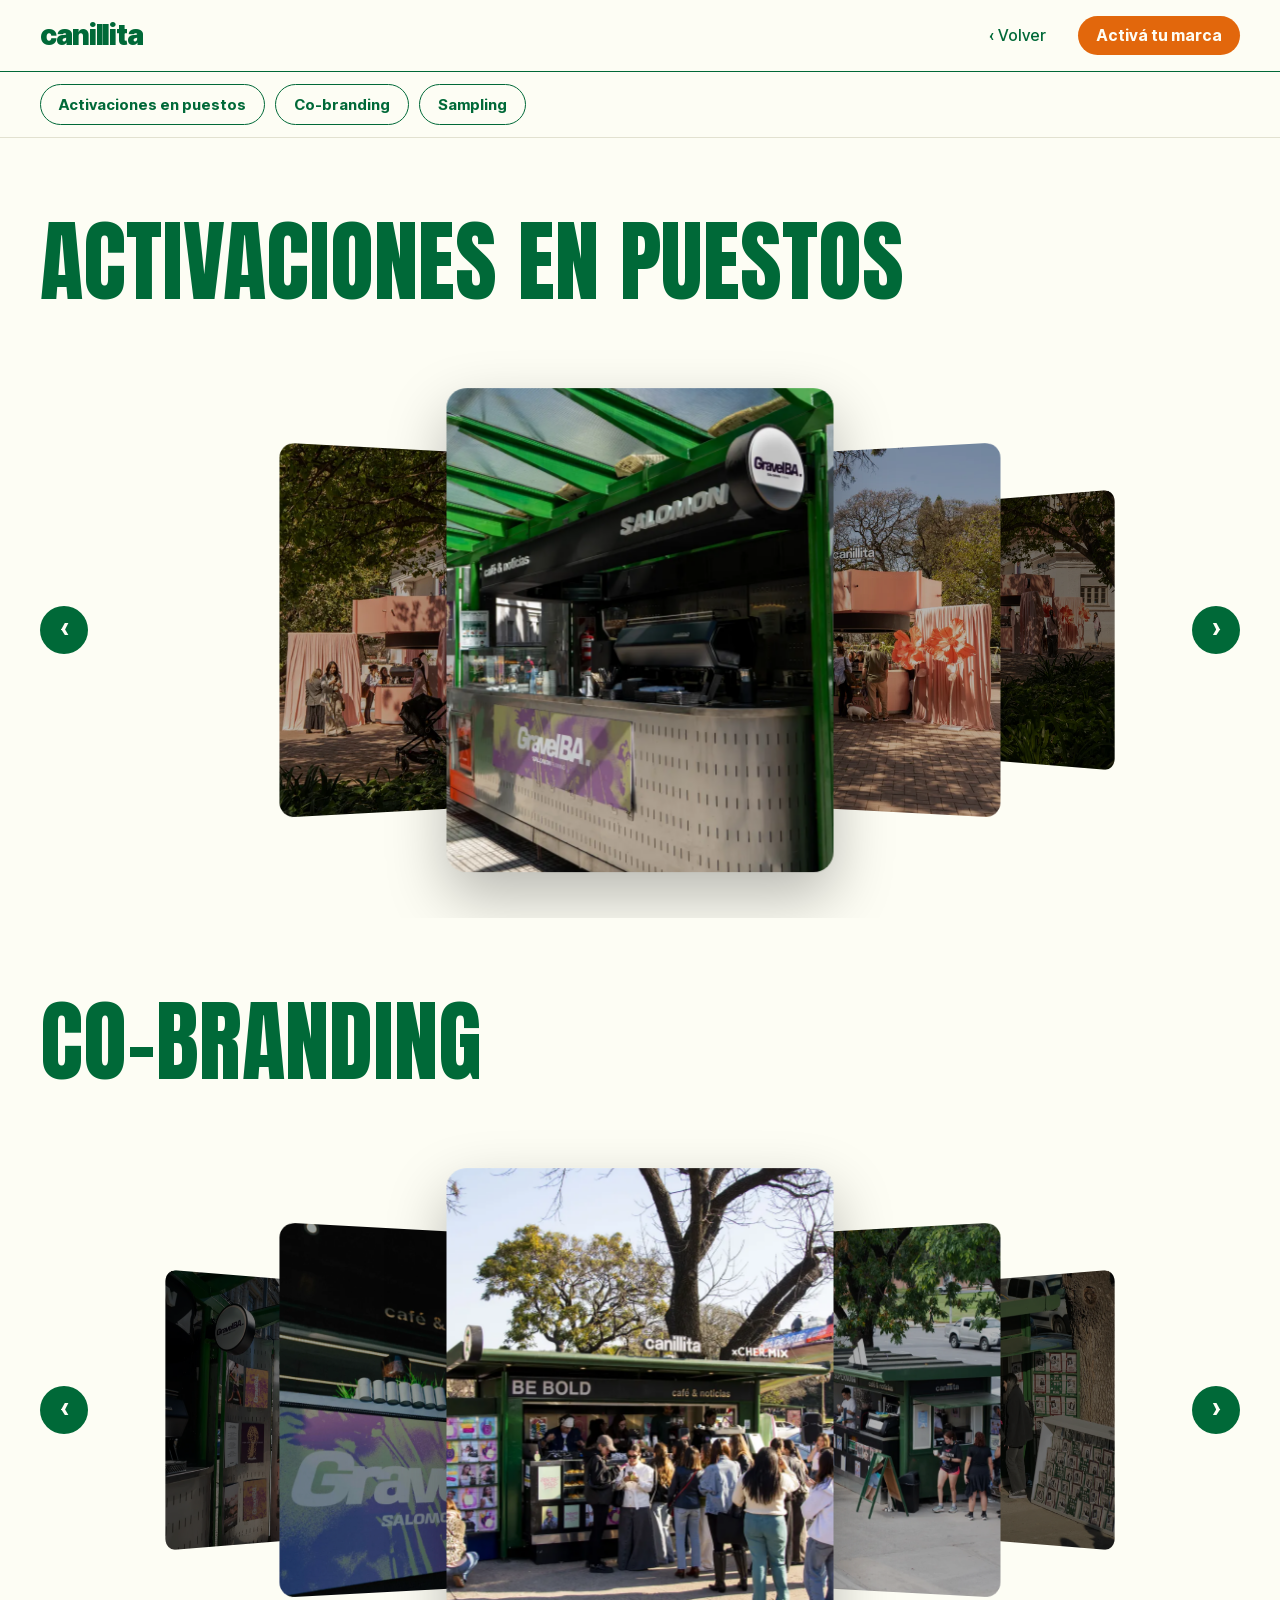
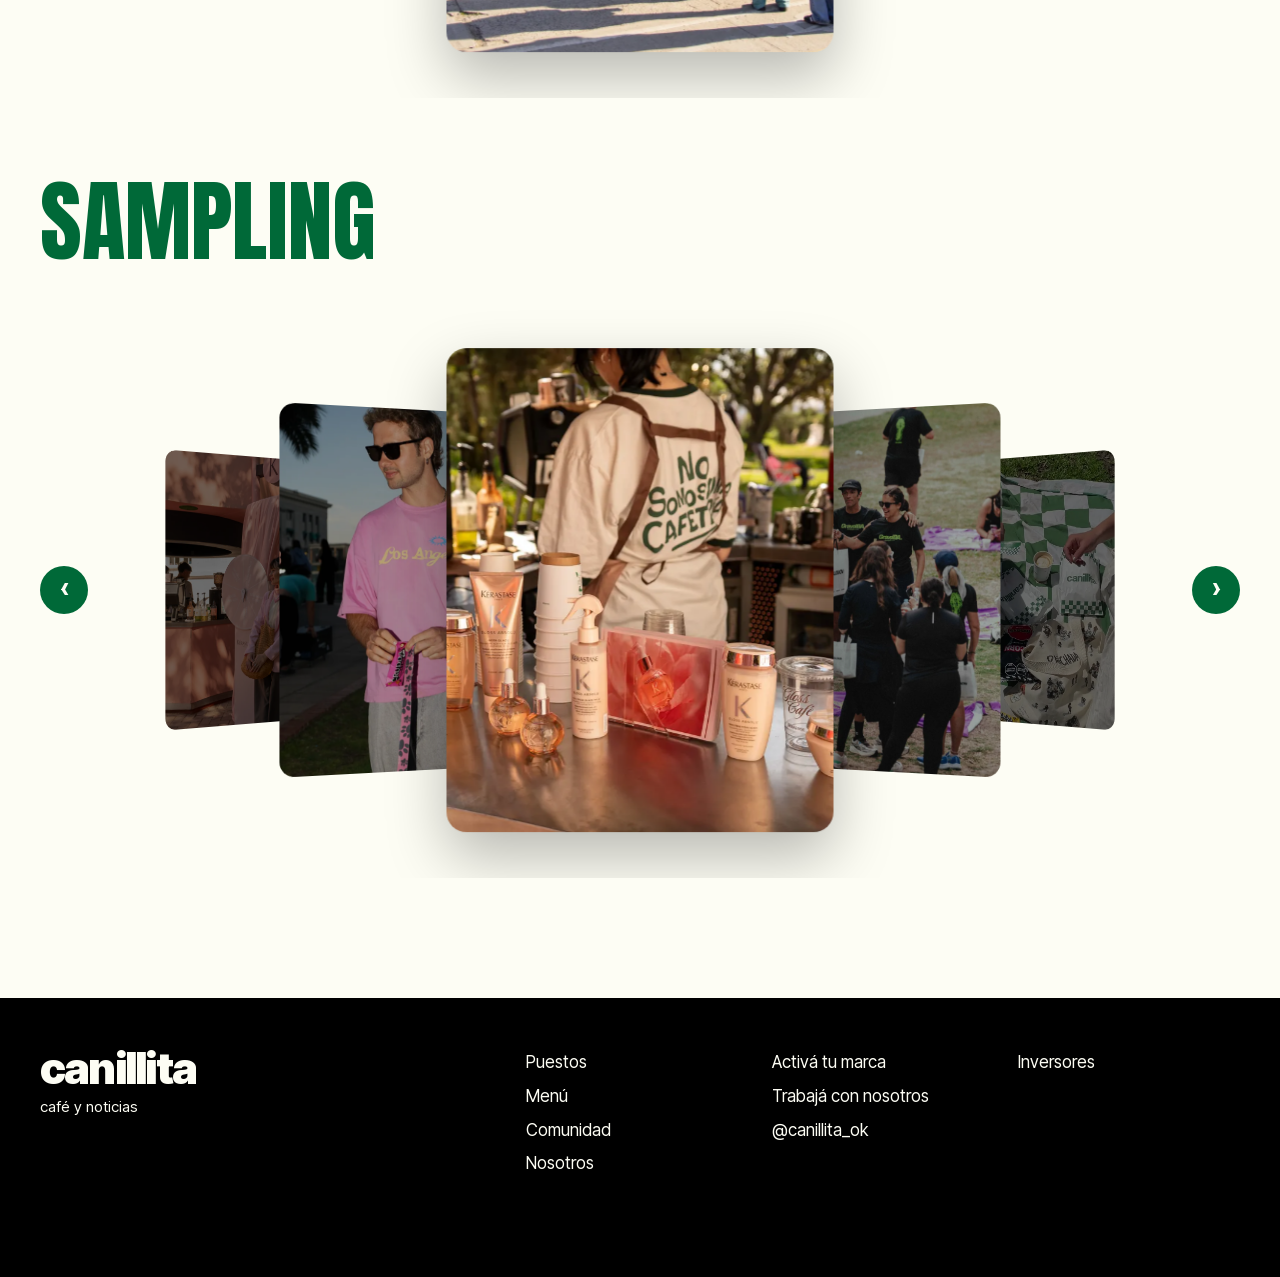
==== activaciones.html @ 64820d2f "Fotos en Activá tu marca y página de activaciones con carrusel 3D - Tarjetas de Activaciones, Co-bra" ====
<!DOCTYPE html>
<html lang="es">
<head>
  <meta charset="UTF-8">
  <meta name="viewport" content="width=device-width, initial-scale=1.0">
  <title>Activaciones — Canillita</title>
  <link rel="icon" href="favicon.svg" type="image/svg+xml">
  <link rel="preload" as="font" type="font/woff2" href="fonts/anton.woff2" crossorigin>
  <link rel="preload" as="font" type="font/woff2" href="fonts/inter-tight.woff2" crossorigin>
  <link rel="stylesheet" href="styles.css">
</head>
<body>

  <header class="header header--static">
    <a href="index.html" class="logo">canillita</a>
    <nav class="nav nav--inline">
      <a href="index.html#activa">‹ Volver</a>
      <a href="index.html#activa" class="nav__cta">Activá tu marca</a>
    </nav>
  </header>

  <main>
    <nav class="subnav" aria-label="Tipos de activación">
      <a href="#activaciones">Activaciones en puestos</a>
      <a href="#co-branding">Co-branding</a>
      <a href="#sampling">Sampling</a>
    </nav>

    <section class="section section--cream" id="activaciones">
      <h1 class="headline">Activaciones en puestos</h1>
      <div class="gallery">
        <img src="img/activaciones/activacionPuesto1.webp" alt="Activación de marca en un puesto Canillita" loading="eager" width="800" height="1200">
        <img src="img/activaciones/activacionPuesto2.webp" alt="Activación de marca en un puesto Canillita" loading="eager" width="667" height="1000">
        <img src="img/activaciones/activacionPuesto3.webp" alt="Activación de marca en un puesto Canillita" loading="eager" width="667" height="1000">
        <img src="img/activaciones/activacionPuesto4.webp" alt="Activación de marca en un puesto Canillita" loading="eager" width="1000" height="667">
      </div>
    </section>

    <section class="section section--cream" id="co-branding">
      <h2 class="headline">Co-branding</h2>
      <div class="gallery">
        <img src="img/co-branding/coBranding4.webp" alt="Acción de co-branding en un puesto Canillita" loading="lazy" width="800" height="1200">
        <img src="img/co-branding/coBranding5.webp" alt="Acción de co-branding en un puesto Canillita" loading="lazy" width="800" height="1200">
        <img src="img/co-branding/coBranding6.webp" alt="Acción de co-branding en un puesto Canillita" loading="lazy" width="800" height="1200">
        <img src="img/co-branding/coBranding7.webp" alt="Acción de co-branding en un puesto Canillita" loading="lazy" width="1200" height="800">
        <img src="img/co-branding/coBranding8.webp" alt="Acción de co-branding en un puesto Canillita" loading="lazy" width="800" height="1200">
        <img src="img/co-branding/coBranding9.webp" alt="Acción de co-branding en un puesto Canillita" loading="lazy" width="800" height="1200">
        <img src="img/co-branding/coBranding10.webp" alt="Acción de co-branding en un puesto Canillita" loading="lazy" width="800" height="1200">
        <img src="img/co-branding/coBranding11.webp" alt="Acción de co-branding en un puesto Canillita" loading="lazy" width="800" height="1200">
        <img src="img/co-branding/coBranding12.webp" alt="Acción de co-branding en un puesto Canillita" loading="lazy" width="800" height="1200">
      </div>
    </section>

    <section class="section section--cream" id="sampling">
      <h2 class="headline">Sampling</h2>
      <div class="gallery">
        <img src="img/sampling/sampling1.webp" alt="Sampling en un puesto Canillita" loading="lazy" width="1200" height="800">
        <img src="img/sampling/sampling2.webp" alt="Sampling en un puesto Canillita" loading="lazy" width="800" height="1200">
        <video class="loop-video" src="videos/samplingvideo1.mp4" data-poster="videos/samplingvideo1.webp" width="720" height="1280" muted loop playsinline preload="none" aria-label="Video de sampling en un puesto Canillita"></video>
        <img src="img/sampling/sampling3.webp" alt="Sampling en un puesto Canillita" loading="lazy" width="800" height="1200">
        <img src="img/sampling/sampling4.webp" alt="Sampling en un puesto Canillita" loading="lazy" width="800" height="1200">
        <img src="img/sampling/sampling5.webp" alt="Sampling en un puesto Canillita" loading="lazy" width="800" height="1200">
        <img src="img/sampling/sampling6.webp" alt="Sampling en un puesto Canillita" loading="lazy" width="800" height="1200">
        <img src="img/sampling/sampling7.webp" alt="Sampling en un puesto Canillita" loading="lazy" width="1200" height="800">
        <img src="img/sampling/sampling8.webp" alt="Sampling en un puesto Canillita" loading="lazy" width="800" height="1200">
        <video class="loop-video" src="videos/samplingvideo2.mp4" data-poster="videos/samplingvideo2.webp" width="720" height="1280" muted loop playsinline preload="none" aria-label="Video de sampling en un puesto Canillita"></video>
        <img src="img/sampling/sampling9.webp" alt="Sampling en un puesto Canillita" loading="lazy" width="800" height="1200">
        <img src="img/sampling/sampling10.webp" alt="Sampling en un puesto Canillita" loading="lazy" width="800" height="1200">
        <img src="img/sampling/sampling11.webp" alt="Sampling en un puesto Canillita" loading="lazy" width="800" height="1200">
        <img src="img/sampling/sampling12.webp" alt="Sampling en un puesto Canillita" loading="lazy" width="800" height="1200">
        <img src="img/sampling/sampling13.webp" alt="Sampling en un puesto Canillita" loading="lazy" width="800" height="1200">
        <img src="img/sampling/sampling14.webp" alt="Sampling en un puesto Canillita" loading="lazy" width="800" height="1200">
        <img src="img/sampling/sampling15.webp" alt="Sampling en un puesto Canillita" loading="lazy" width="800" height="1200">
      </div>
    </section>
  </main>

  <footer class="footer">
    <div class="footer__brand">
      <span class="logo">canillita</span>
      <span>café y noticias</span>
    </div>
    <nav class="footer__nav" aria-label="Pie de página">
      <ul>
        <li><a href="index.html#puestos">Puestos</a></li>
        <li><a href="index.html#productos">Menú</a></li>
        <li><a href="index.html#comunidad">Comunidad</a></li>
        <li><a href="index.html#nosotros">Nosotros</a></li>
      </ul>
      <ul>
        <li><a href="index.html#activa">Activá tu marca</a></li>
        <li><a href="index.html">Trabajá con nosotros</a></li>
        <li><a href="https://instagram.com/canillita_ok" target="_blank" rel="noopener">@canillita_ok</a></li>
      </ul>
      <ul>
        <li><a href="index.html#inversores">Inversores</a></li>
      </ul>
    </nav>
  </footer>

  <script src="script.js"></script>
  <script src="carousel.js"></script>
</body>
</html>
---- styles.css ----
/* ==========================================================
   CANILLITA — tokens del manual de marca
   ========================================================== */
:root {
  --verde-cani: #006938;
  --verde-claro: #599676;
  --verde-oscuro: #0a4c2b;
  --crema: #fdfdf4;
  --crema-oscura: #e2e1d0;
  --naranja: #e2670c;
  --negro: #000000;

  /* Titulares: Nickel Gothic Variable (Anchura 46 | Inclinación 0).
     Anton es un reemplazo provisorio hasta cargar la fuente con licencia. */
  --font-titular: "Nickel Gothic Variable", "Anton", Impact, sans-serif;
  /* Texto general: Helvetica Now Display. Inter Tight como provisoria. */
  --font-texto: "Helvetica Now Display", "Inter Tight", "Helvetica Neue", Helvetica, Arial, sans-serif;

  --gutter: clamp(16px, 4vw, 40px);
}

/* Fuentes provisorias, alojadas en el proyecto (más rápido que pedirlas a Google Fonts) */
@font-face {
  font-family: "Anton";
  src: url("fonts/anton.woff2") format("woff2");
  font-weight: 400;
  font-display: swap;
}
@font-face {
  font-family: "Inter Tight";
  src: url("fonts/inter-tight.woff2") format("woff2");
  font-weight: 300 900;            /* fuente variable: un solo archivo para todos los pesos */
  font-display: swap;
}

* { box-sizing: border-box; margin: 0; padding: 0; }

html {
  scroll-behavior: smooth;
  scroll-padding-top: 88px;        /* que el header fijo no tape los títulos al navegar */
}

body {
  font-family: var(--font-texto);
  font-kerning: normal;            /* manual: kerning óptico */
  text-rendering: optimizeLegibility;
  background: var(--crema);
  color: var(--verde-cani);
  line-height: 1.4;
}
body.is-loading { overflow: hidden; }

a { color: inherit; text-decoration: none; }
a, button { -webkit-tap-highlight-color: transparent; }

/* ==========================================================
   INTRO — puertas del puesto
   Coordenadas de las puertas medidas sobre la imagen 1448×1086
   ========================================================== */
.intro {
  position: fixed;
  inset: 0;
  z-index: 100;
  overflow: hidden;
  background: var(--verde-cani);    /* tapa la portada mientras cargan las imágenes */
}
.intro.is-opening { background: transparent; }
.intro__stage {
  position: absolute;
  left: 50%;
  top: 50%;
  width: max(100vw, 133.35vh);      /* "cover" manteniendo proporción */
  aspect-ratio: 1448 / 1086;
  transform: translate(-50%, -50%);
  transform-origin: 50.76% 54.79%;  /* centro de las puertas */
  perspective: 1600px;
  transition: transform 1.2s cubic-bezier(.65, 0, .35, 1);
}
.intro__closed {
  position: absolute;
  inset: 0;
  width: 100%;
  height: 100%;
  display: block;
}

.intro__door {
  position: absolute;
  top: 35.45%;
  height: 38.68%;
  overflow: hidden;
  backface-visibility: hidden;
  transition: transform .6s cubic-bezier(.55, 0, .25, 1), opacity .25s ease .35s;
}
.intro__door img { position: absolute; display: block; height: auto; }

.intro__door--left {
  left: 19.68%;
  width: 29.08%;
  transform-origin: left center;
}
.intro__door--left img { width: 343.88%; left: -67.68%; top: -91.65%; }

.intro__door--right {
  left: 48.76%;
  width: 33.08%;
  transform-origin: right center;
}
.intro__door--right img { width: 302.3%; left: -147.4%; top: -91.65%; }

/* estados: el JS calcula --tx, --ty y --s para que las puertas llenen la pantalla */
.intro.is-zooming .intro__stage {
  transform: translate(-50%, -50%) translate(var(--tx), var(--ty)) scale(var(--s));
}
.intro.is-opening .intro__closed { visibility: hidden; }
.intro.is-opening .intro__door--left  { transform: rotateY(-100deg); opacity: 0; }
.intro.is-opening .intro__door--right { transform: rotateY(100deg);  opacity: 0; }

.intro__skip {
  position: absolute;
  right: var(--gutter);
  bottom: var(--gutter);
  font: 500 14px var(--font-texto);
  color: var(--crema);
  background: rgba(0, 0, 0, .35);
  border: 0;
  border-radius: 999px;
  min-height: 44px;
  padding: 8px 20px;
  margin-bottom: env(safe-area-inset-bottom);
  cursor: pointer;
}

/* ==========================================================
   HEADER
   ========================================================== */
.header {
  position: fixed;
  left: 0;
  right: 0;
  top: 0;
  z-index: 10;
  display: flex;
  align-items: center;
  justify-content: space-between;
  flex-wrap: wrap;
  gap: 8px 24px;
  padding: 16px var(--gutter);
  color: var(--crema);
  border-bottom: 1px solid transparent;
  transition: background .3s ease, color .3s ease, border-color .3s ease;
}
.header.is-solid {
  background: var(--crema);
  color: var(--verde-cani);
  border-bottom-color: var(--verde-cani);
}

/* Logo: provisorio en texto. Reemplazar por el SVG oficial
   (manual: no reescribir el logo con otra tipografía). */
.logo {
  font-family: var(--font-texto);
  font-weight: 900;
  font-size: 28px;
  letter-spacing: -0.04em;
  color: inherit;
}

.nav { display: flex; gap: clamp(12px, 3vw, 32px); flex-wrap: wrap; }
.nav a { font-weight: 500; font-size: 16px; }
.nav { align-items: center; }
.nav a:not(.nav__cta):hover { text-decoration: underline; text-underline-offset: 4px; }
/* Inversores: único naranja del header */
.nav .nav__cta {
  padding: 8px 18px;
  border-radius: 999px;
  background: var(--naranja);
  color: var(--crema);
  font-weight: 700;
}
.nav .nav__cta:hover { background: var(--verde-oscuro); }

/* respuesta al tocar (en celular no hay hover) */
.btn, .nav__cta, .nav__toggle, .intro__skip { transition: transform .1s ease, opacity .1s ease; }
.btn:active, .nav__cta:active, .nav__toggle:active, .intro__skip:active { transform: scale(.96); opacity: .85; }
.cta:active rect { fill: var(--crema); }
.cta:active text { fill: var(--verde-cani); }
.nav a:not(.nav__cta):active { opacity: .6; }

/* ==========================================================
   TIPOGRAFÍA
   Nickel Gothic: solo titulares cortos, siempre en mayúsculas
   ========================================================== */
.headline {
  font-family: var(--font-titular);
  font-weight: 400;
  text-transform: uppercase;
  line-height: 1.16;
  font-size: clamp(56px, 11vw, 180px);
  margin-bottom: 40px;
}
.subhead { font-weight: 700; font-size: 22px; margin-bottom: 16px; }

/* ==========================================================
   SECCIONES
   ========================================================== */
.section { padding: clamp(64px, 10vw, 120px) var(--gutter); }
.section--cream { background: var(--crema); color: var(--verde-cani); }
.section--green { background: var(--verde-cani); color: var(--crema); }
.section--dark  { background: var(--verde-oscuro); color: var(--crema); }

/* HERO: el interior del puesto visto de frente, dibujado en blanco */
.hero {
  position: relative;
  height: 100vh;
  min-height: 560px;
  overflow: hidden;
  display: flex;
  align-items: flex-end;
  padding: var(--gutter);
  background: var(--verde-cani);
  color: var(--crema);
}
.hero .doodles { position: absolute; inset: 0; width: 100%; height: 100%; }
.hero__bottom {
  position: relative;
  z-index: 1;
  width: 100%;
  display: flex;
  align-items: flex-end;
  justify-content: space-between;
  gap: 24px;
  flex-wrap: wrap;
}

.doodles path {
  fill: none;
  stroke: var(--crema);
  stroke-width: 3;
  stroke-linecap: round;
  stroke-linejoin: round;
  stroke-dasharray: 1;
  stroke-dashoffset: 1;
  transition: stroke-dashoffset .55s ease-out;
  transition-delay: calc(var(--i, 0) * 55ms);
}
.is-drawn .doodles path { stroke-dashoffset: 0; }

/* el canillita se "dibuja" con una pasada de lápiz en zigzag */
.doodles .cani__reveal {
  stroke: #fff;
  stroke-width: 170;
  transition: stroke-dashoffset 1.2s ease-in-out .3s;
}

.hero__title {
  font-family: var(--font-titular);
  font-size: 66px;
  text-transform: uppercase;
  fill: var(--crema);
  opacity: 0;
  transition: opacity .45s ease .7s;
}
.hero__subtitle {
  font-family: var(--font-texto);
  font-size: 18px;
  font-weight: 400;
  fill: var(--crema);
  opacity: 0;
  transition: opacity .45s ease .9s;
}
.is-drawn .hero__title,
.is-drawn .hero__subtitle { opacity: 1; }

.sr-only {
  position: absolute;
  width: 1px;
  height: 1px;
  overflow: hidden;
  clip: rect(0 0 0 0);
  white-space: nowrap;
}

/* premios: se leen como distinciones, no como botones */
.awards { list-style: none; display: flex; gap: 32px; flex-wrap: wrap; }
.awards li {
  padding-left: 12px;
  border-left: 2px solid var(--crema);
  font-weight: 700;
  font-size: 15px;
  text-transform: uppercase;
  line-height: 1.2;
}
.awards span {
  display: block;
  font-weight: 400;
  font-size: 12px;
  opacity: .8;
}

/* CTA principal (dentro del SVG, en el piso del puesto) */
.cta rect { fill: var(--naranja); transition: fill .2s ease; }
.cta text {
  font-family: var(--font-texto);
  font-weight: 700;
  font-size: 17px;
  fill: var(--crema);
  transition: fill .2s ease;
}
.cta:hover rect { fill: var(--crema); }
.cta:hover text { fill: var(--verde-cani); }
.cta--ghost rect { fill: transparent; stroke: var(--crema); stroke-width: 2; }
.cta--ghost:hover rect { fill: var(--crema); }
.cta { opacity: 0; transition: opacity .45s ease 1.1s; }
.is-drawn .cta { opacity: 1; }

/* TIRA DE NÚMEROS (Nickel Gothic admitido para cifras) */
.stats {
  display: grid;
  grid-template-columns: repeat(auto-fit, minmax(220px, 1fr));
  background: var(--crema);
  border-bottom: 1px solid var(--verde-cani);
}
.stat {
  padding: 40px var(--gutter);
  display: flex;
  flex-direction: column;
  gap: 4px;
}
.stat + .stat { border-left: 1px solid var(--verde-cani); }
.stat strong {
  font-family: var(--font-titular);
  font-weight: 400;
  font-size: clamp(48px, 6vw, 88px);
  line-height: 1;
  text-transform: uppercase;
}
.stat span { font-size: 16px; }

/* GRIDS */
.grid { display: grid; gap: 16px; }
.grid--2 { grid-template-columns: repeat(auto-fit, minmax(240px, 1fr)); }
.grid--3 { grid-template-columns: repeat(auto-fit, minmax(240px, 1fr)); }
.grid--4 { grid-template-columns: repeat(auto-fit, minmax(200px, 1fr)); }

.card {
  aspect-ratio: 4 / 5;
  display: flex;
  align-items: flex-end;
  padding: 20px;
  border-radius: 20px;
  background: var(--crema-oscura);
  font-weight: 700;
  font-size: 20px;
}
.card--dark { background: var(--verde-cani); }

/* tarjeta con video de fondo */
.card--media {
  position: relative;
  overflow: hidden;
  isolation: isolate;              /* Safari: mantiene el recorte redondeado durante las animaciones */
  color: var(--crema);
  background: var(--verde-oscuro);
}
.card--media video {
  position: absolute;
  inset: 0;
  width: 100%;
  height: 100%;
  object-fit: cover;
}
.card--media .slides,
.card--media video,
.card--media::after { border-radius: inherit; }
.card--media .slides { position: absolute; inset: 0; overflow: hidden; }
.card--media::after {           /* degradé para que el texto se lea sobre el video */
  content: "";
  position: absolute;
  inset: 0;
  background: linear-gradient(to top, rgba(0, 0, 0, .55), transparent 45%);
}
.card--media span { position: relative; z-index: 1; }
.section--green .card.card--media { color: var(--crema); }

/* fotos que se alternan en loop con un fundido (3 fotos, 3 s cada una) */
.slides img {
  position: absolute;
  inset: 0;
  border-radius: inherit;
  width: 100%;
  height: 100%;
  object-fit: cover;
  opacity: 0;
  animation: slide-fade 9s infinite;
}
.slides img:nth-child(2) { animation-delay: 3s; }
.slides img:nth-child(3) { animation-delay: 6s; }
/* variante de 4 fotos */
.slides--4 img { animation-name: slide-fade-4; animation-duration: 12s; }
.slides--4 img:nth-child(4) { animation-delay: 9s; }
@keyframes slide-fade-4 {
  0%, 100% { opacity: 0; }
  6%, 25% { opacity: 1; }
  31% { opacity: 0; }
}
.card small { font-size: 14px; font-weight: 500; margin-left: 8px; white-space: nowrap; }
a.card--media:hover small { text-decoration: underline; text-underline-offset: 3px; }
a.card--media:active { opacity: .85; }

/* PÁGINAS INTERNAS: header fijo y sólido, galería de fotos */
.header--static {
  position: sticky;
  background: var(--crema);
  color: var(--verde-cani);
  border-bottom-color: var(--verde-cani);
}
.gallery { columns: 3 280px; column-gap: 16px; }
.gallery img,
.gallery video {
  display: block;
  width: 100%;
  height: auto;
  margin-bottom: 16px;
  border-radius: 20px;
  break-inside: avoid;
  background: var(--crema-oscura);
}

/* CARRUSEL 3D (carousel.js agrega .is-carousel; --o es la distancia al centro) */
.gallery.is-carousel {
  position: relative;
  columns: auto;
  height: clamp(340px, 64vh, 620px);
  margin: 0 calc(var(--gutter) * -1);
  overflow: hidden;
  perspective: 1400px;
  touch-action: pan-y;
  user-select: none;
  --o: 0;
  --abs: 0;
}
.gallery.is-carousel > img,
.gallery.is-carousel > video {
  position: absolute;
  top: 50%;
  left: 50%;
  width: auto;
  height: 84%;
  aspect-ratio: 4 / 5;
  margin: 0;
  object-fit: cover;
  cursor: pointer;
  transform:
    translate(-50%, -50%)
    translateX(calc(var(--o) * 64%))
    translateZ(calc(var(--abs) * -220px))
    rotateY(calc(var(--o) * -24deg))
    scale(calc(1 - var(--abs) * .14));
  filter: brightness(calc(1 - var(--abs) * .28));
}
/* las transiciones se activan después del primer acomodo, para que no "vuelen" al cargar */
.gallery.is-ready > img,
.gallery.is-ready > video {
  transition: transform .7s cubic-bezier(.3, .7, .2, 1), filter .7s ease, opacity .5s ease;
}
.gallery.is-carousel > .is-active { cursor: default; box-shadow: 0 24px 60px rgba(0, 0, 0, .28); }
.gallery.is-carousel > .is-hidden { opacity: 0; pointer-events: none; }
.carousel__btn {
  position: absolute;
  top: 50%;
  z-index: 20;
  width: 48px;
  height: 48px;
  transform: translateY(-50%);
  border: 0;
  border-radius: 50%;
  background: var(--verde-cani);
  color: var(--crema);
  font: 700 26px/1 var(--font-texto);
  padding-bottom: 4px;
  cursor: pointer;
}
.carousel__btn:hover { background: var(--naranja); }
.carousel__btn:active { transform: translateY(-50%) scale(.94); }
.carousel__btn--prev { left: var(--gutter); }
.carousel__btn--next { right: var(--gutter); }
@media (prefers-reduced-motion: reduce) {
  .gallery.is-carousel > img,
  .gallery.is-carousel > video { transition: none; }
}

/* accesos a cada galería, pegados debajo del header */
.subnav {
  position: sticky;
  top: 71px;
  z-index: 5;
  display: flex;
  gap: 10px;
  padding: 12px var(--gutter);
  overflow-x: auto;
  background: var(--crema);
  border-bottom: 1px solid var(--crema-oscura);
}
.subnav a {
  flex: none;
  padding: 9px 18px;
  border: 1.5px solid var(--verde-cani);
  border-radius: 999px;
  font-weight: 700;
  font-size: 15px;
}
.subnav a:hover { background: var(--verde-cani); color: var(--crema); }
.subnav ~ .section { padding-top: clamp(40px, 6vw, 72px); padding-bottom: 0; scroll-margin-top: 130px; }
.subnav ~ .section:last-child { padding-bottom: clamp(64px, 10vw, 120px); }
.subnav ~ .section .headline { font-size: clamp(40px, 7vw, 110px); margin-bottom: 28px; }

@keyframes slide-fade {
  0%, 100% { opacity: 0; }
  8%, 33% { opacity: 1; }
  41% { opacity: 0; }
}

.place {
  padding: 24px;
  border: 1px solid var(--crema);
  border-radius: 20px;
}
.place h3 { font-size: 22px; margin-bottom: 8px; }

.block + .block { margin-top: 56px; }

.award {
  padding: 32px 24px;
  border-radius: 20px;
  background: var(--verde-cani);
  color: var(--crema);
  font-weight: 800;
  font-size: 24px;
}

/* ACTIVÁ TU MARCA */
.lead { font-size: clamp(17px, 1.5vw, 22px); max-width: 34em; margin: -16px 0 32px; }
.brands { margin: 40px 0 32px; }
.eyebrow { font-size: 13px; font-weight: 700; text-transform: uppercase; margin-bottom: 12px; }
.pills { list-style: none; display: flex; flex-wrap: wrap; gap: 12px; }
.pills li {
  padding: 10px 22px;
  border: 1.5px solid currentColor;
  border-radius: 999px;
  font-weight: 700;
  font-size: 16px;
}
.btn.btn--lg { padding: 16px 30px; font-size: 18px; }
.btn.btn--outline { background: transparent; border-color: var(--verde-cani); color: var(--verde-cani); }
.btn.btn--outline:hover { background: var(--verde-cani); color: var(--crema); }
.section--green .card { color: var(--verde-cani); }

/* INVERSORES: franja de cierre */
.invest {
  display: flex;
  align-items: center;
  justify-content: space-between;
  gap: 24px 40px;
  flex-wrap: wrap;
  margin: 0 var(--gutter);
  padding: 48px 0 56px;
  border-top: 1px solid var(--verde-cani);
  background: var(--crema);
}
.invest h2 { font-size: clamp(26px, 3vw, 40px); font-weight: 700; line-height: 1.15; margin-bottom: 8px; }
.invest p { font-size: 18px; }
.btn:hover { background: var(--crema); border-color: var(--crema); color: var(--verde-cani); }

/* NOSOTROS: título + historia a la izquierda, foto de fundadores a la derecha */
.about {
  display: grid;
  grid-template-columns: 1fr 1fr;
  gap: 32px;
  align-items: start;
  margin-bottom: 56px;
}
.about .headline { margin-bottom: 24px; }
.founders {
  position: relative;
  aspect-ratio: 20 / 7;
  border-radius: 20px;
  overflow: hidden;
  background: var(--crema-oscura);
}
.founders img { width: 100%; height: 100%; object-fit: cover; display: block; }
.founders::after {
  content: "";
  position: absolute;
  inset: 0;
  background: linear-gradient(to top, rgba(0, 0, 0, .6), transparent 55%);
}
.founders figcaption {
  position: absolute;
  left: 20px;
  bottom: 16px;
  z-index: 1;
  color: var(--crema);
  font-size: 14px;
}
.founders figcaption strong { display: block; font-size: 18px; }

/* PRENSA */
.press-card {
  display: flex;
  align-items: center;
  gap: 20px;
  padding: 20px;
  border: 1px solid var(--verde-cani);
  border-radius: 20px;
}
.press-card__art {
  flex: none;
  width: 120px;
  aspect-ratio: 1;
  border-radius: 12px;
  background: var(--crema-oscura);
}
.press-card h4 { font-size: 20px; }
.press-card p { font-size: 15px; margin: 4px 0 20px; }
.press-card a { font-size: 14px; font-weight: 700; color: var(--naranja); }
.press-card a:hover { text-decoration: underline; }

/* FOOTER */
.footer {
  display: grid;
  grid-template-columns: 1fr 1.6fr;
  gap: 40px;
  padding: 48px var(--gutter) 96px;
  background: var(--negro);
  color: var(--crema);
}
.footer__brand { display: flex; flex-direction: column; gap: 6px; font-size: 15px; }
.footer .logo { color: var(--crema); font-size: 44px; line-height: 1; }
.footer__nav { display: grid; grid-template-columns: repeat(3, 1fr); gap: 24px; }
.footer__nav ul { list-style: none; }
.footer__nav a { display: inline-block; padding: 5px 0; font-size: 17px; }
.footer__nav a:hover { text-decoration: underline; text-underline-offset: 4px; }
.footer__nav a:active { opacity: .6; }

/* objetos del estante: --k lo calcula el JS (1 en escritorio, menor en pantallas angostas) */
.props {
  transform-origin: 840px 480px;
  transform: translate(var(--dx, 0px), 0) scale(var(--k, 1));
}

/* elementos que solo existen en celular */
.nav__toggle,
.hero__content { display: none; }

.btn {
  display: inline-block;
  padding: 13px 20px;
  border-radius: 999px;
  border: 2px solid var(--naranja);
  background: var(--naranja);
  color: var(--crema);
  font-weight: 700;
  font-size: 15px;
  white-space: nowrap;
}
.btn--ghost { background: transparent; border-color: var(--crema); }

/* Pantallas ultra anchas: el dibujo no crece más allá de la altura,
   queda centrado y se funde con el fondo en los costados */
@media (min-aspect-ratio: 2/1) {
  .hero .doodles {
    left: 50%;
    right: auto;
    width: 196svh;
    transform: translateX(-50%);
    -webkit-mask-image: linear-gradient(to right, transparent, #000 7%, #000 93%, transparent);
            mask-image: linear-gradient(to right, transparent, #000 7%, #000 93%, transparent);
  }
}

/* ==========================================================
   PORTADA EN PANTALLAS VERTICALES / ANGOSTAS
   El dibujo se recorta a los costados, así que el texto y los
   botones pasan a HTML y los objetos del estante se achican.
   ========================================================== */
@media (max-aspect-ratio: 6/5) {
  .hero { height: 100svh; }
  .hero::after {                   /* fondo oscuro para que los premios se lean sobre la vereda */
    content: "";
    position: absolute;
    left: 0;
    right: 0;
    bottom: 0;
    height: 130px;
    background: linear-gradient(to top, var(--verde-oscuro) 45%, transparent);
  }
  .doodles .frame,
  .doodles .hero__title,
  .doodles .hero__subtitle,
  .doodles .cta { display: none; }

  .hero__content {
    position: absolute;
    top: 54.5%;                      /* justo debajo del estante */
    left: var(--gutter);
    right: var(--gutter);
    display: flex;
    flex-direction: column;
    align-items: center;
    gap: 12px;
    text-align: center;
    z-index: 1;                      /* por encima del degradé de los premios */
    opacity: 0;
    transition: opacity .45s ease .7s;
  }
  .is-drawn .hero__content { opacity: 1; }
  .hero__m-title {
    font-family: var(--font-titular);
    font-size: min(13vw, 6.2svh);
    line-height: 1.05;
    text-transform: uppercase;
    max-width: 8em;
  }
  .hero__m-subtitle { font-size: clamp(14px, 2svh, 18px); max-width: 30em; }
  .hero__m-ctas { display: flex; gap: 10px; flex-wrap: wrap; justify-content: center; margin-top: 6px; }
}

/* celulares muy bajos: no hay lugar para los premios sin tapar los botones */
@media (max-aspect-ratio: 6/5) and (max-height: 640px) {
  .hero__bottom,
  .hero::after { display: none; }
}
/* celulares angostos: los dos botones de la portada entran en una línea */
@media (max-width: 360px) {
  .hero__m-ctas { gap: 8px; flex-wrap: nowrap; }
  .hero__m-ctas .btn { padding: 12px 13px; font-size: 14px; }
}

/* ==========================================================
   CELULAR
   ========================================================== */
@media (max-width: 760px) {
  /* menú desplegable */
  .nav__toggle {
    display: block;
    font: 700 15px var(--font-texto);
    color: inherit;
    background: none;
    border: 1.5px solid currentColor;
    border-radius: 999px;
    min-height: 44px;
    min-width: 84px;
    padding: 7px 16px;
    cursor: pointer;
  }
  .header { flex-wrap: nowrap; }
  .header.is-open {
    background: var(--crema);
    color: var(--verde-cani);
    border-bottom-color: var(--verde-cani);
  }
  .nav {
    display: none;
    position: absolute;
    top: 100%;
    left: 0;
    right: 0;
    flex-direction: column;
    align-items: stretch;
    gap: 0;
    padding: 8px var(--gutter) 20px;
    background: var(--crema);
    color: var(--verde-cani);
    border-bottom: 1px solid var(--verde-cani);
  }
  .header.is-open .nav { display: flex; }
  .nav.nav--inline {               /* páginas internas: sin menú desplegable */
    display: flex;
    position: static;
    flex-direction: row;
    align-items: center;
    gap: 16px;
    padding: 0;
    border: 0;
  }
  .nav.nav--inline a { padding: 8px 0; font-size: 16px; border: 0; }
  .nav.nav--inline .nav__cta { margin: 0; padding: 8px 14px; font-size: 14px; }
  .gallery:not(.is-carousel) { columns: 2 140px; column-gap: 10px; }
  .gallery img { margin-bottom: 10px; border-radius: 14px; }
  .gallery.is-carousel { height: clamp(320px, 58vh, 520px); }
  .gallery.is-carousel > img,
  .gallery.is-carousel > video { margin: 0; height: 80%; }
  .carousel__btn { width: 44px; height: 44px; }
  .carousel__btn--prev { left: 8px; }
  .carousel__btn--next { right: 8px; }
  .nav a { padding: 14px 0; font-size: 18px; border-bottom: 1px solid var(--crema-oscura); }
  .nav .nav__cta { margin-top: 16px; padding: 14px 18px; text-align: center; border-bottom: 0; }

  .awards { gap: 20px; }
  .awards li { font-size: 13px; }
  .awards span { font-size: 12px; opacity: 1; }

  /* números apilados */
  .stats { grid-template-columns: 1fr; }
  .stat { padding: 28px var(--gutter); }
  .stat + .stat { border-left: 0; border-top: 1px solid var(--verde-cani); }

  .headline { font-size: clamp(48px, 15vw, 96px); margin-bottom: 28px; overflow-wrap: anywhere; }
  .grid--4 { grid-template-columns: repeat(2, 1fr); gap: 12px; }
  .card { padding: 14px; font-size: 17px; border-radius: 16px; }
  .grid--3 .card { aspect-ratio: 16 / 9; }   /* en una columna, tarjetas más bajas */
  .award { font-size: 20px; padding: 24px 20px; }
  .lead { margin-top: -8px; }
  .about { grid-template-columns: 1fr; margin-bottom: 40px; }
  .founders { aspect-ratio: 16 / 9; }
  .press-card__art { width: 88px; }
  .btn--lg { display: block; text-align: center; }
  .invest { padding: 40px 0 48px; }
  .invest .btn { width: 100%; text-align: center; }
  .footer { grid-template-columns: 1fr; padding-bottom: 56px; }
  .footer__nav { grid-template-columns: 1fr 1fr; }
  .footer__nav a { padding: 11px 0; }
}

@media (prefers-reduced-motion: reduce) {
  .intro { display: none; }
  .slides img { animation: none; }
  .slides img:first-child { opacity: 1; }
}
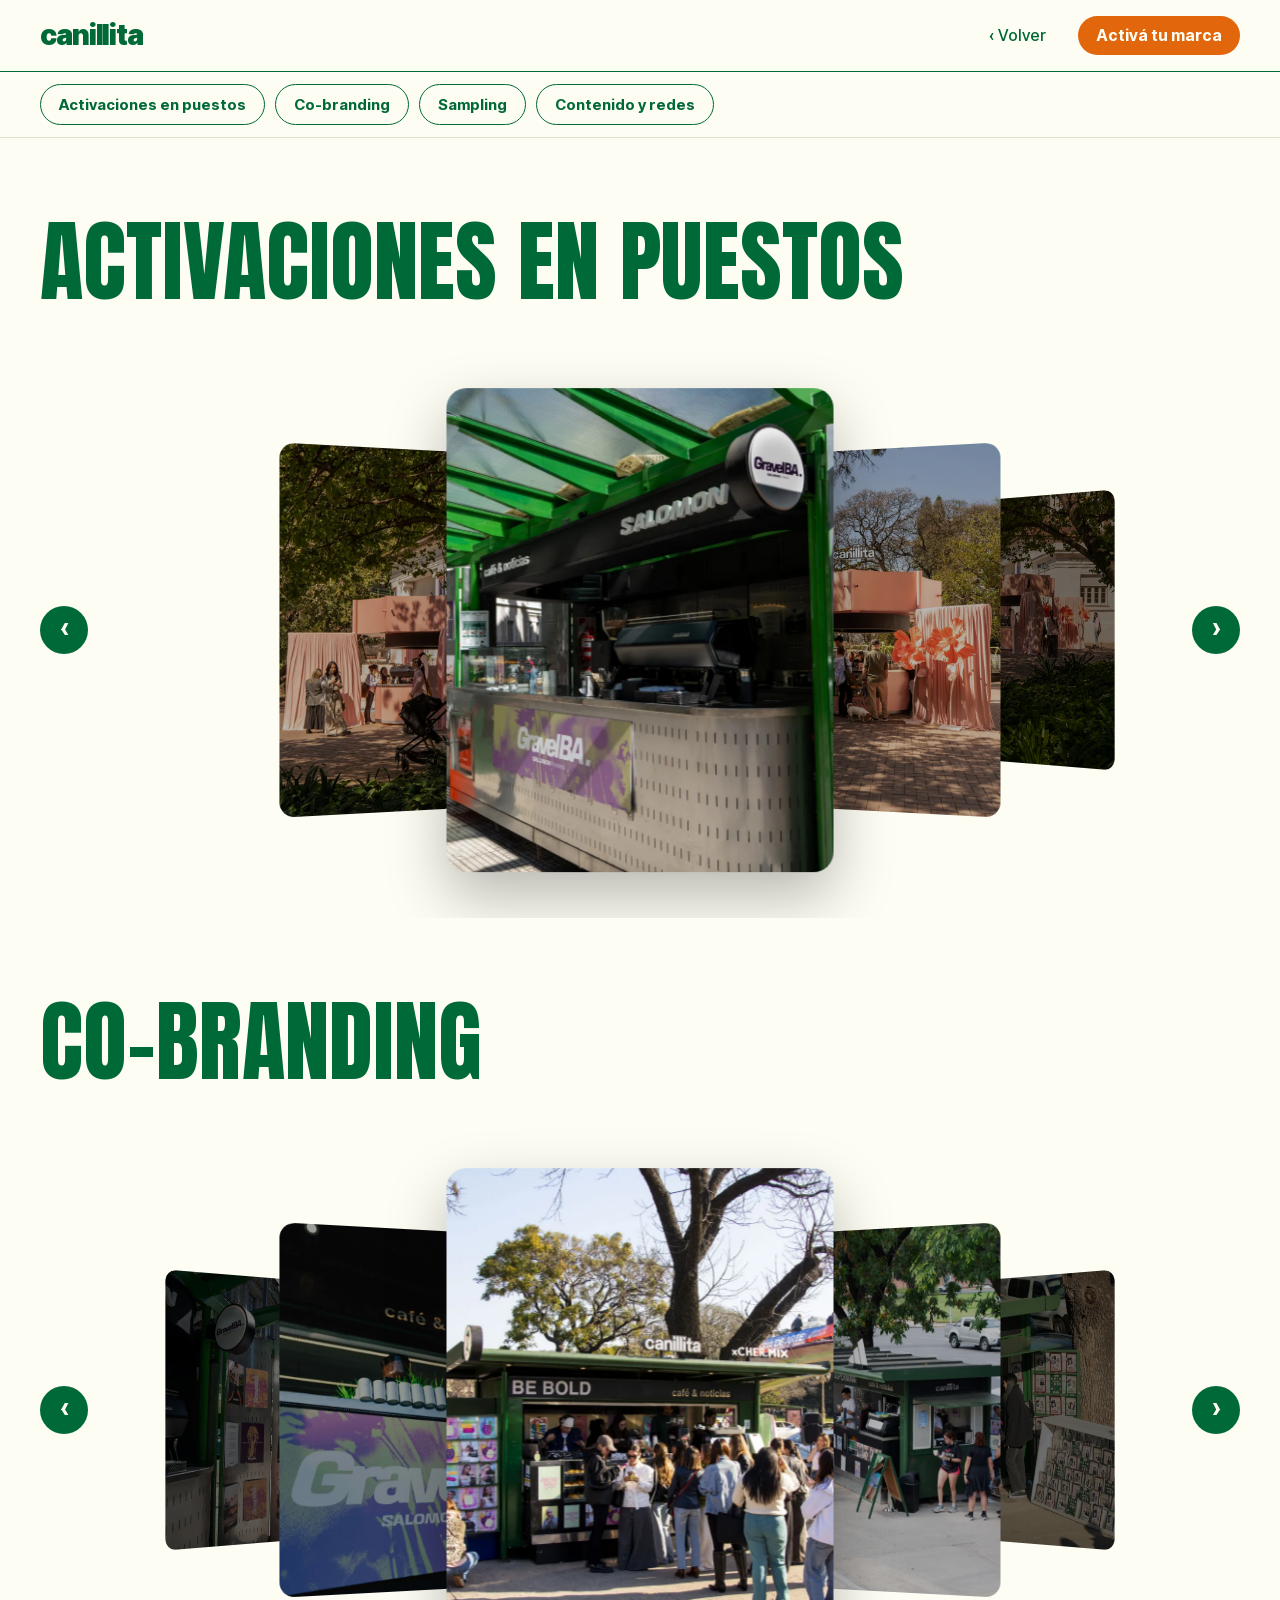
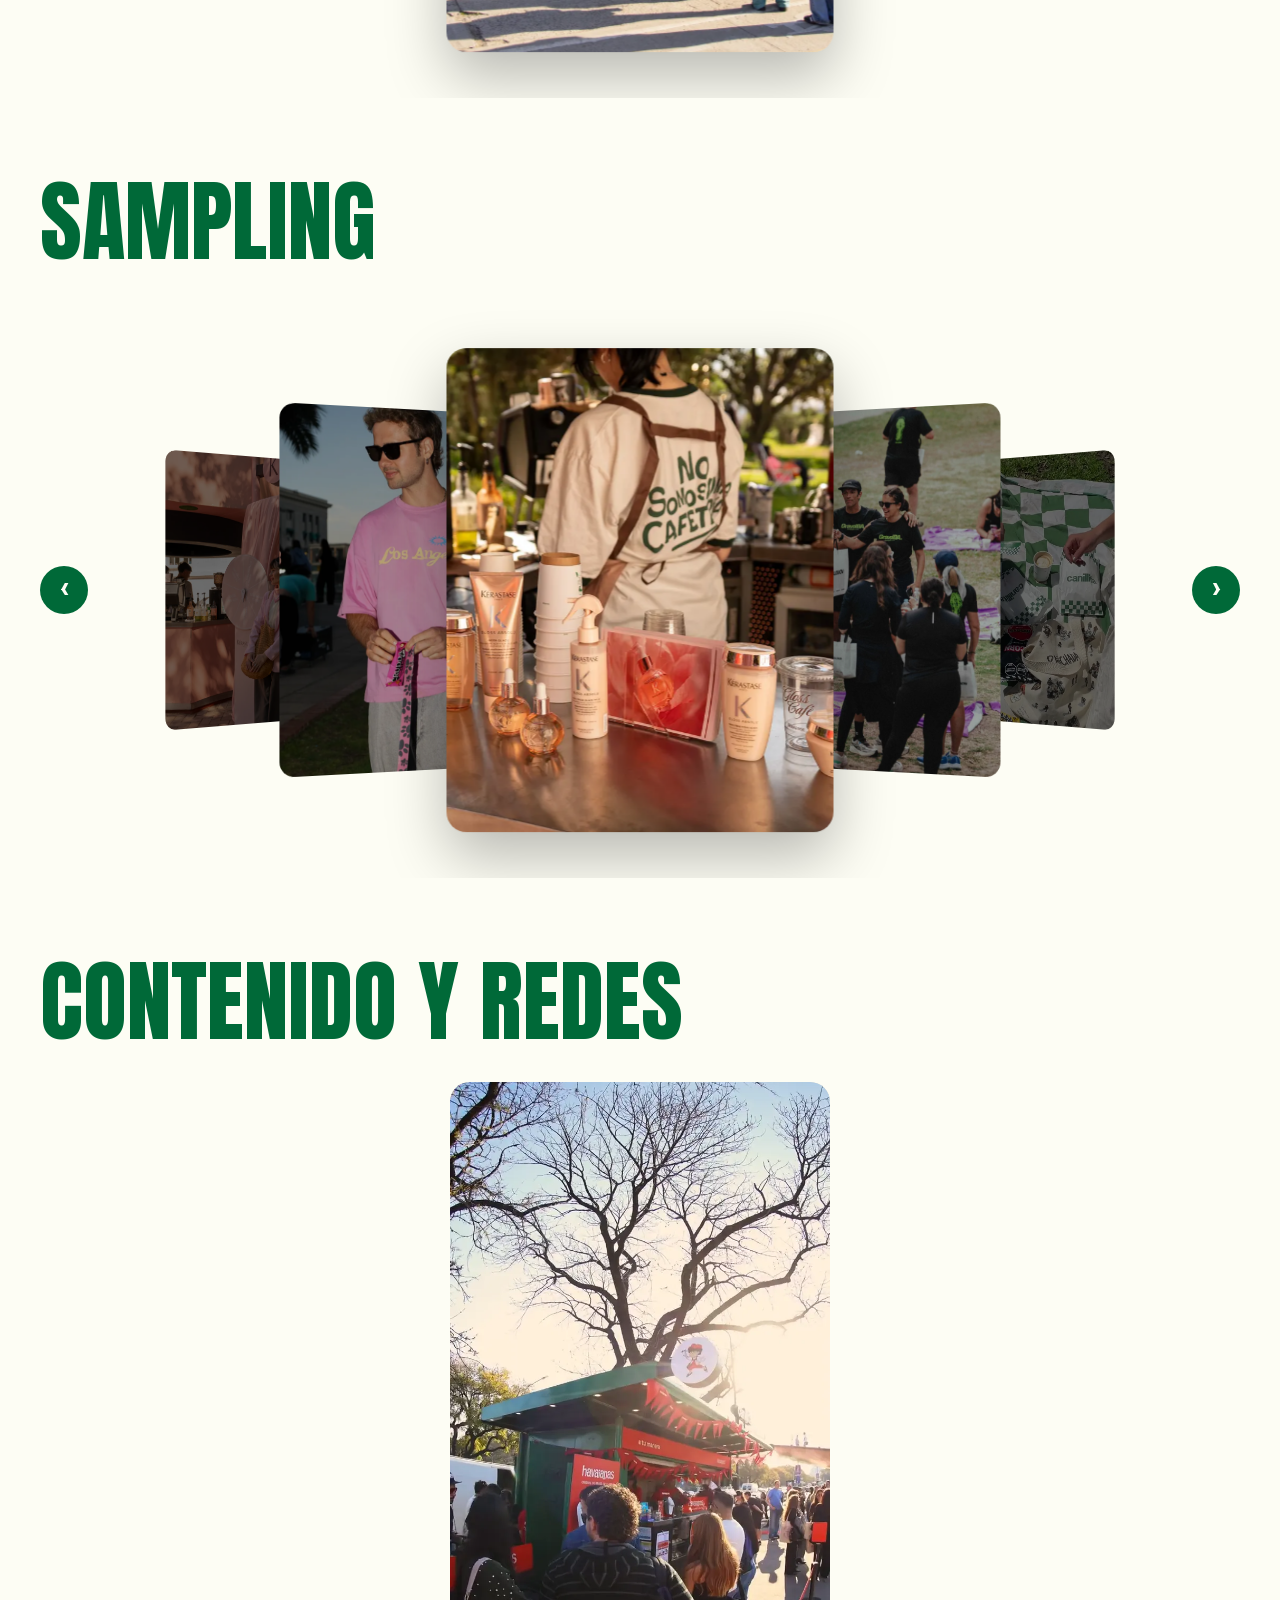
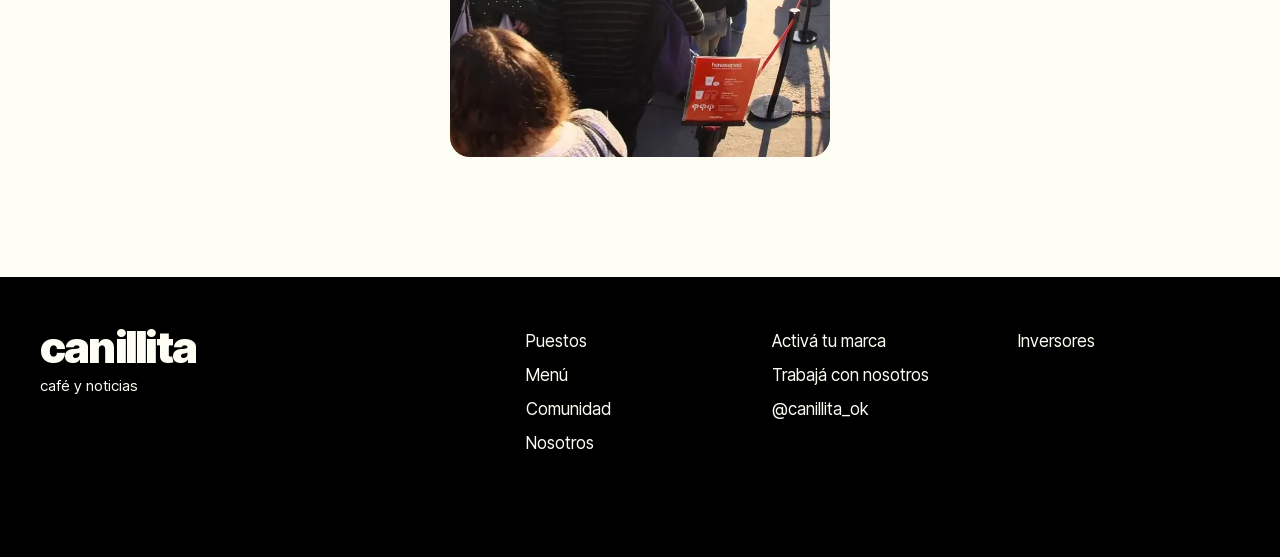
==== commit 16f757ee: "Contenido y redes con video y un solo botón Ver más - Tarjeta de Contenido y redes con clip en loop " ====
--- a/activaciones.html
+++ b/activaciones.html
@@ -24,6 +24,7 @@
       <a href="#activaciones">Activaciones en puestos</a>
       <a href="#co-branding">Co-branding</a>
       <a href="#sampling">Sampling</a>
+      <a href="#contenido-redes">Contenido y redes</a>
     </nav>
 
     <section class="section section--cream" id="activaciones">
@@ -73,6 +74,15 @@
         <img src="img/sampling/sampling15.webp" alt="Sampling en un puesto Canillita" loading="lazy" width="800" height="1200">
       </div>
     </section>
+
+    <section class="section section--cream" id="contenido-redes">
+      <h2 class="headline">Contenido y redes</h2>
+      <!-- por ahora hay un solo video; con dos o más piezas en .gallery se arma el carrusel 3D solo -->
+      <div class="gallery gallery--single">
+        <video class="loop-video" src="videos/contenidoredes1.mp4" data-poster="videos/contenidoredes1.webp" width="720" height="1280"
+               muted loop playsinline preload="none" aria-label="Video resumen de la acción de Havaianas en Canillita"></video>
+      </div>
+    </section>
   </main>
 
   <footer class="footer">
--- a/styles.css
+++ b/styles.css
@@ -490,6 +490,9 @@
   .gallery.is-carousel > video { transition: none; }
 }
 
+.gallery--single { columns: auto; }
+.gallery--single video { width: min(100%, 380px); margin: 0 auto; }
+
 /* accesos a cada galería, pegados debajo del header */
 .subnav {
   position: sticky;
@@ -541,6 +544,7 @@
 
 /* ACTIVÁ TU MARCA */
 .lead { font-size: clamp(17px, 1.5vw, 22px); max-width: 34em; margin: -16px 0 32px; }
+.more { margin-top: 20px; }
 .brands { margin: 40px 0 32px; }
 .eyebrow { font-size: 13px; font-weight: 700; text-transform: uppercase; margin-bottom: 12px; }
 .pills { list-style: none; display: flex; flex-wrap: wrap; gap: 12px; }
@@ -786,7 +790,7 @@
   }
   .nav.nav--inline a { padding: 8px 0; font-size: 16px; border: 0; }
   .nav.nav--inline .nav__cta { margin: 0; padding: 8px 14px; font-size: 14px; }
-  .gallery:not(.is-carousel) { columns: 2 140px; column-gap: 10px; }
+  .gallery:not(.is-carousel):not(.gallery--single) { columns: 2 140px; column-gap: 10px; }
   .gallery img { margin-bottom: 10px; border-radius: 14px; }
   .gallery.is-carousel { height: clamp(320px, 58vh, 520px); }
   .gallery.is-carousel > img,
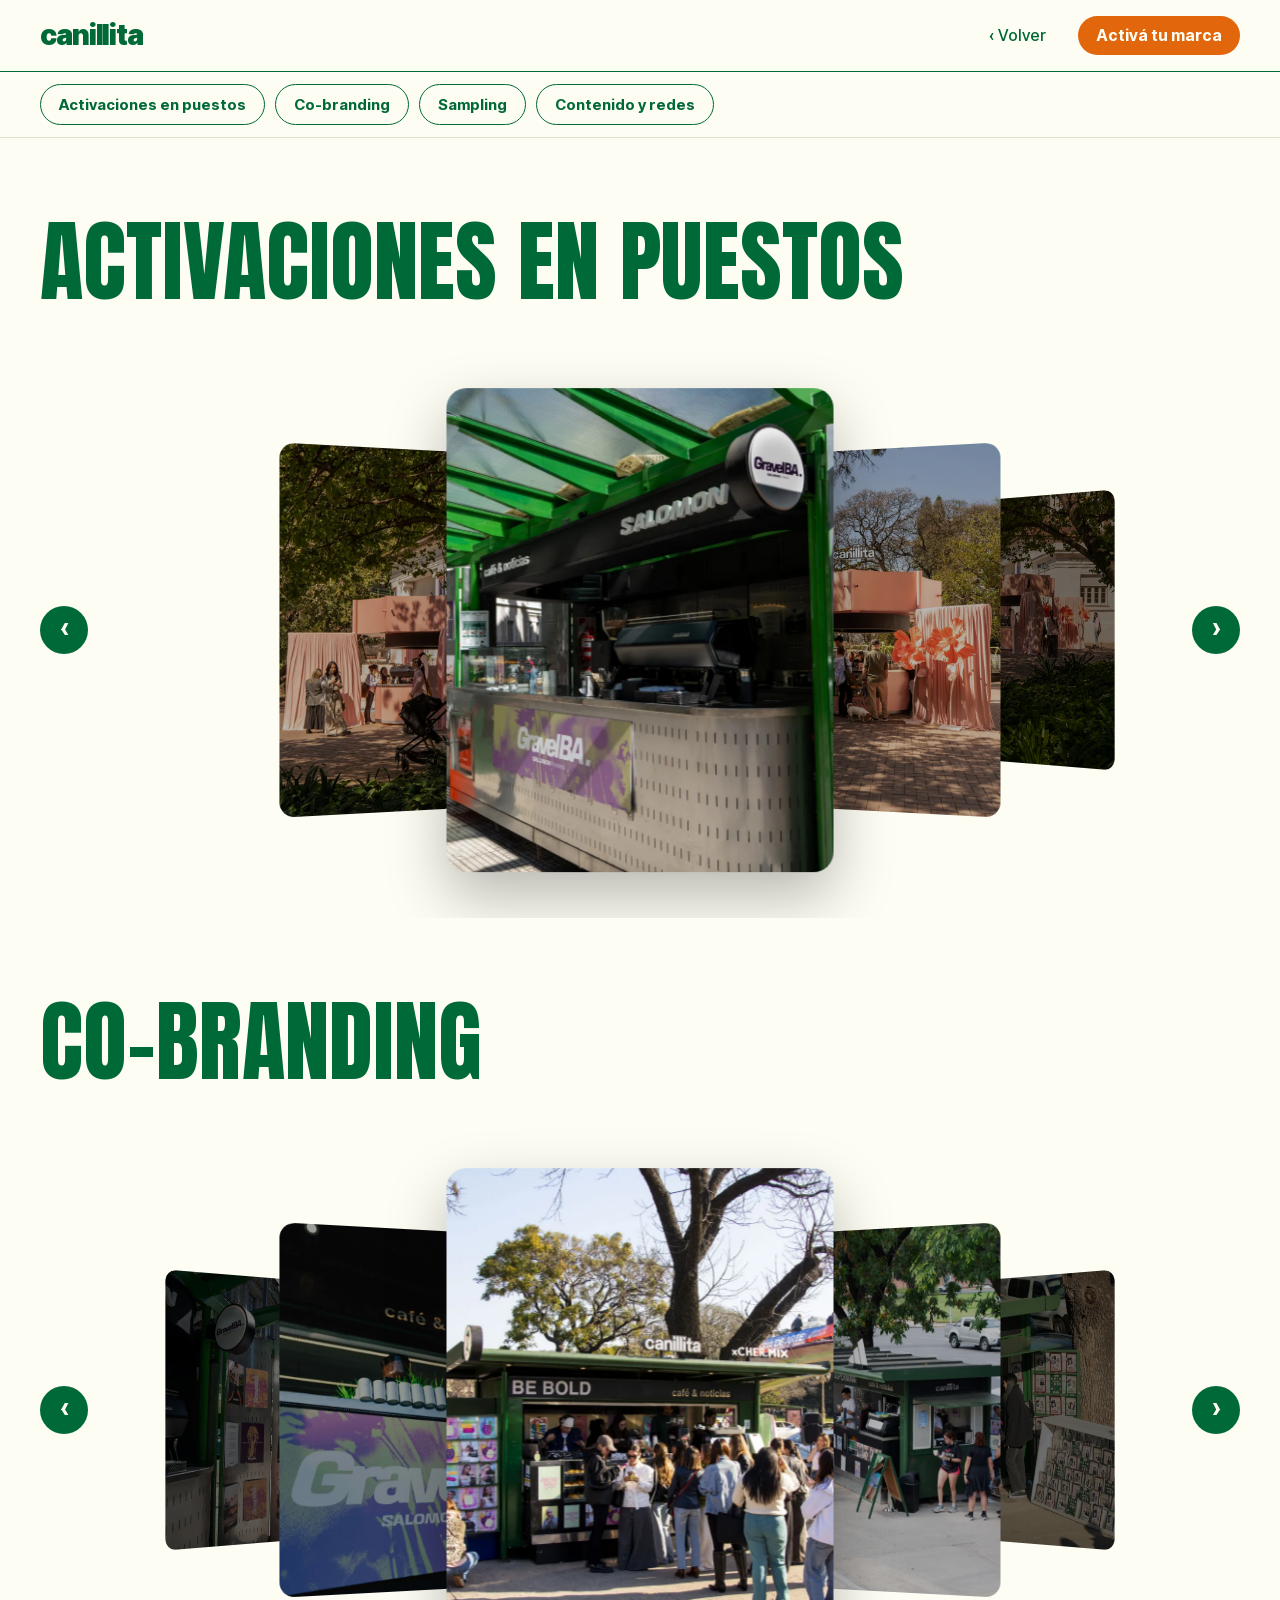
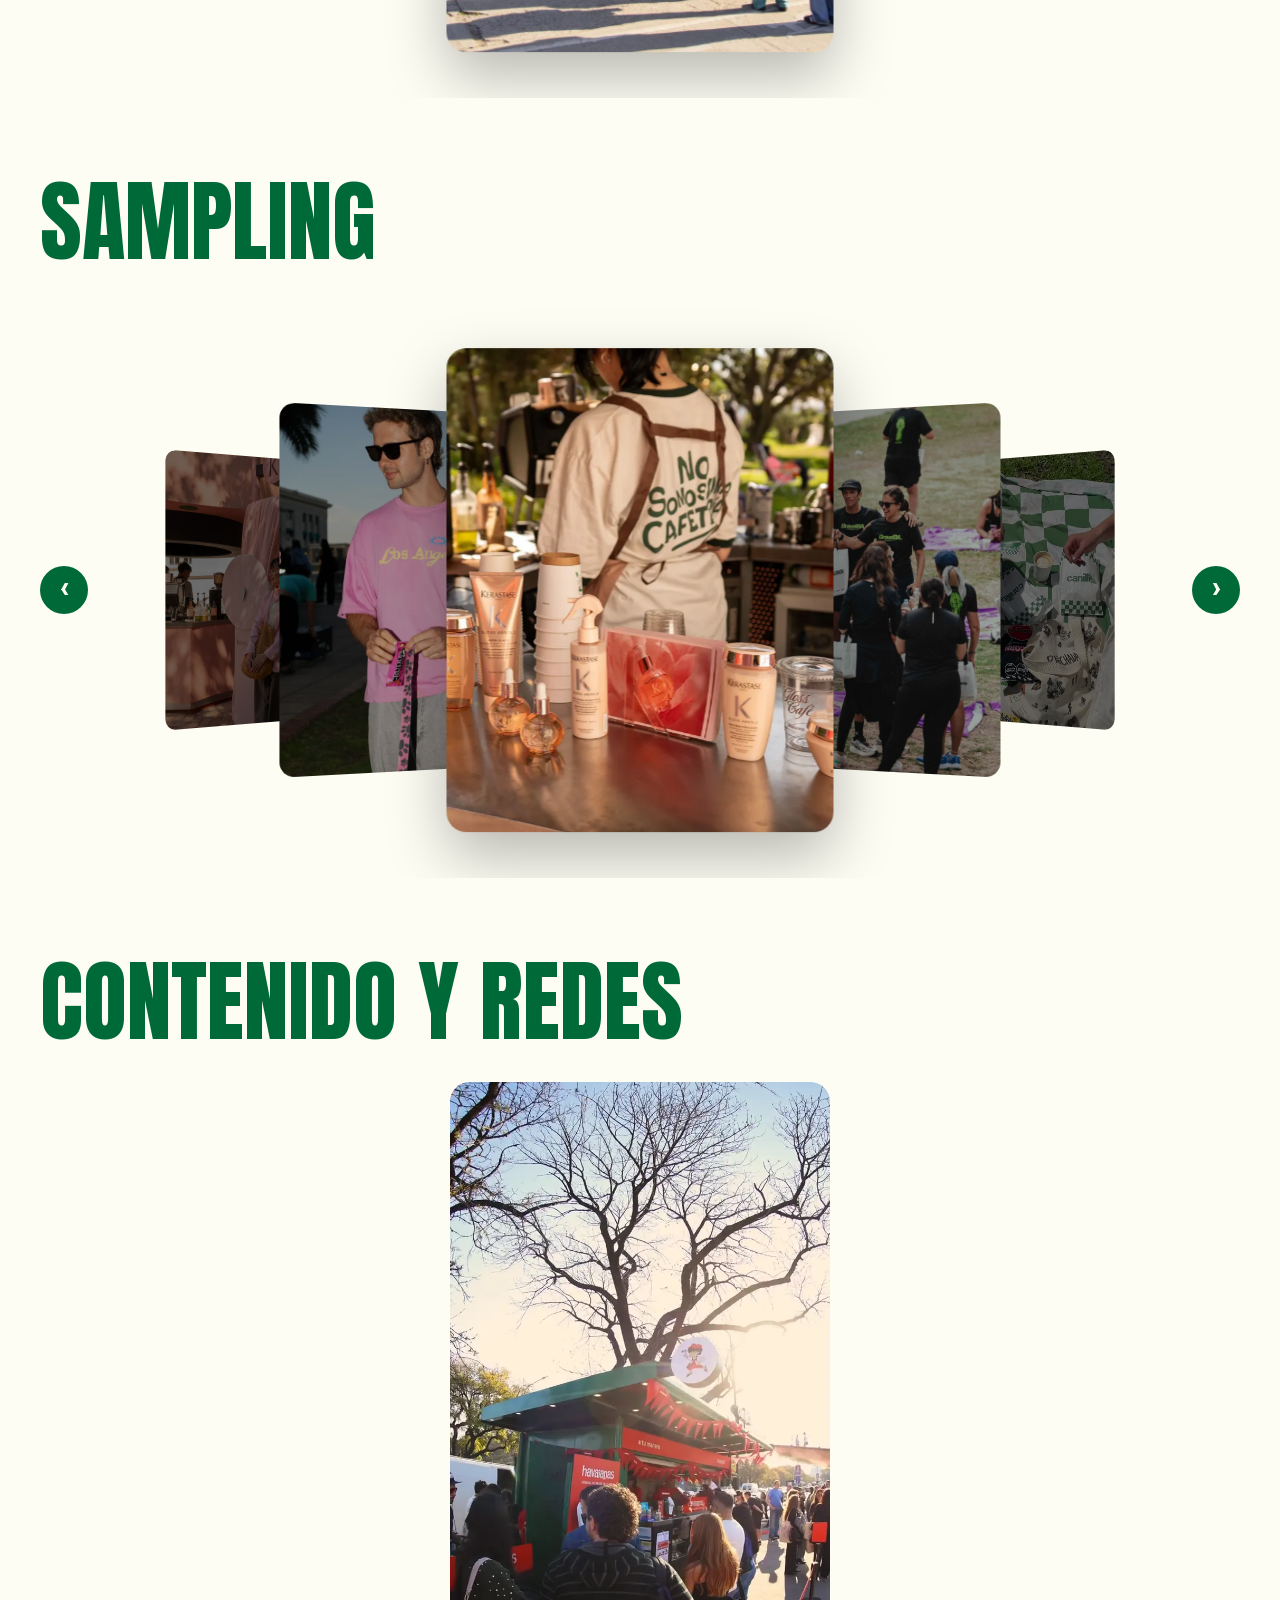
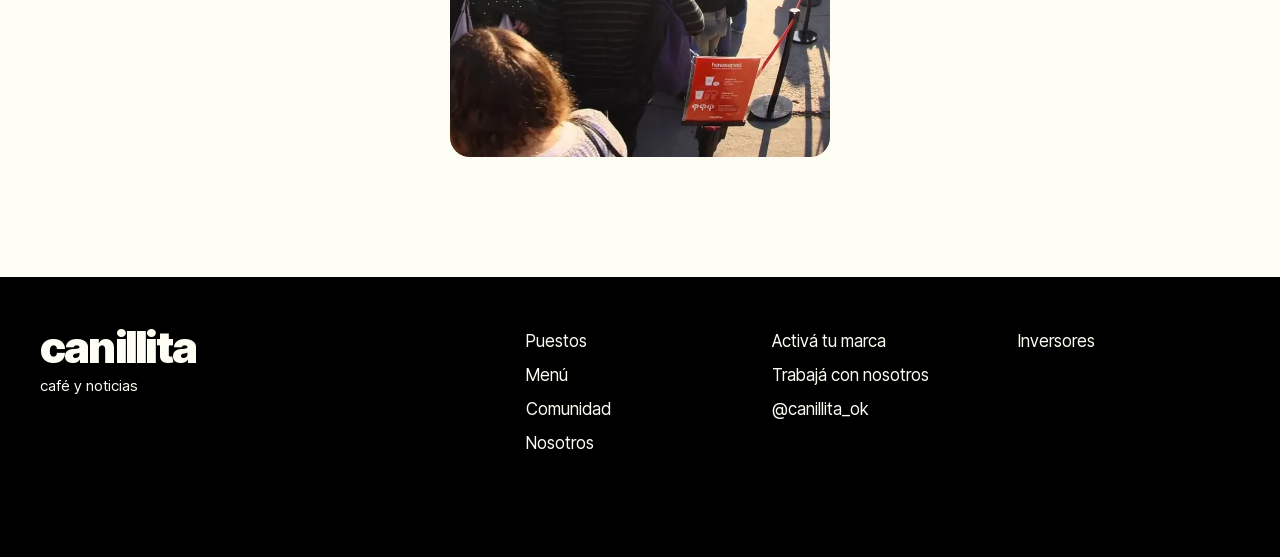
==== commit 5a8e122e: "Comunidad con fotos y página de ver más, mejoras del carrusel - Tarjetas de Eventos, Artistas emerge" ====
--- a/activaciones.html
+++ b/activaciones.html
@@ -7,7 +7,8 @@
   <link rel="icon" href="favicon.svg" type="image/svg+xml">
   <link rel="preload" as="font" type="font/woff2" href="fonts/anton.woff2" crossorigin>
   <link rel="preload" as="font" type="font/woff2" href="fonts/inter-tight.woff2" crossorigin>
-  <link rel="stylesheet" href="styles.css">
+  <script>document.documentElement.classList.add('js')</script>
+  <link rel="stylesheet" href="styles.css?v=6">
 </head>
 <body>
 
@@ -57,14 +58,14 @@
       <div class="gallery">
         <img src="img/sampling/sampling1.webp" alt="Sampling en un puesto Canillita" loading="lazy" width="1200" height="800">
         <img src="img/sampling/sampling2.webp" alt="Sampling en un puesto Canillita" loading="lazy" width="800" height="1200">
-        <video class="loop-video" src="videos/samplingvideo1.mp4" data-poster="videos/samplingvideo1.webp" width="720" height="1280" muted loop playsinline preload="none" aria-label="Video de sampling en un puesto Canillita"></video>
+        <video src="videos/samplingvideo1.mp4" poster="videos/samplingvideo1.webp" width="720" height="1280" muted loop playsinline preload="none" aria-label="Video de sampling en un puesto Canillita"></video>
         <img src="img/sampling/sampling3.webp" alt="Sampling en un puesto Canillita" loading="lazy" width="800" height="1200">
         <img src="img/sampling/sampling4.webp" alt="Sampling en un puesto Canillita" loading="lazy" width="800" height="1200">
         <img src="img/sampling/sampling5.webp" alt="Sampling en un puesto Canillita" loading="lazy" width="800" height="1200">
         <img src="img/sampling/sampling6.webp" alt="Sampling en un puesto Canillita" loading="lazy" width="800" height="1200">
         <img src="img/sampling/sampling7.webp" alt="Sampling en un puesto Canillita" loading="lazy" width="1200" height="800">
         <img src="img/sampling/sampling8.webp" alt="Sampling en un puesto Canillita" loading="lazy" width="800" height="1200">
-        <video class="loop-video" src="videos/samplingvideo2.mp4" data-poster="videos/samplingvideo2.webp" width="720" height="1280" muted loop playsinline preload="none" aria-label="Video de sampling en un puesto Canillita"></video>
+        <video src="videos/samplingvideo2.mp4" poster="videos/samplingvideo2.webp" width="720" height="1280" muted loop playsinline preload="none" aria-label="Video de sampling en un puesto Canillita"></video>
         <img src="img/sampling/sampling9.webp" alt="Sampling en un puesto Canillita" loading="lazy" width="800" height="1200">
         <img src="img/sampling/sampling10.webp" alt="Sampling en un puesto Canillita" loading="lazy" width="800" height="1200">
         <img src="img/sampling/sampling11.webp" alt="Sampling en un puesto Canillita" loading="lazy" width="800" height="1200">
@@ -108,7 +109,7 @@
     </nav>
   </footer>
 
-  <script src="script.js"></script>
-  <script src="carousel.js"></script>
+  <script src="script.js?v=6"></script>
+  <script src="carousel.js?v=6"></script>
 </body>
 </html>
--- a/styles.css
+++ b/styles.css
@@ -427,6 +427,12 @@
   background: var(--crema-oscura);
 }
 
+.js .gallery:not(.is-carousel):not(.gallery--single) {
+  height: clamp(340px, 64vh, 620px);
+  overflow: hidden;
+  visibility: hidden;
+}
+
 /* CARRUSEL 3D (carousel.js agrega .is-carousel; --o es la distancia al centro) */
 .gallery.is-carousel {
   position: relative;
@@ -441,7 +447,7 @@
   --abs: 0;
 }
 .gallery.is-carousel > img,
-.gallery.is-carousel > video {
+.gallery.is-carousel > .carousel__frame {
   position: absolute;
   top: 50%;
   left: 50%;
@@ -461,8 +467,27 @@
 }
 /* las transiciones se activan después del primer acomodo, para que no "vuelen" al cargar */
 .gallery.is-ready > img,
-.gallery.is-ready > video {
+.gallery.is-ready > .carousel__frame {
   transition: transform .7s cubic-bezier(.3, .7, .2, 1), filter .7s ease, opacity .5s ease;
+}
+/* marco de los videos: tiene el tamaño de la tarjeta y la imagen fija de fondo;
+   el video ocupa siempre el marco entero, haya cargado o no */
+.carousel__frame {
+  overflow: hidden;
+  border-radius: 20px;
+  background: var(--verde-oscuro) center / cover no-repeat;
+}
+.carousel__frame video {
+  position: absolute;
+  inset: 0;
+  display: block;
+  width: 100%;
+  height: 100%;
+  margin: 0;
+  border-radius: 0;
+  background: none;
+  object-fit: cover;
+  pointer-events: none;
 }
 .gallery.is-carousel > .is-active { cursor: default; box-shadow: 0 24px 60px rgba(0, 0, 0, .28); }
 .gallery.is-carousel > .is-hidden { opacity: 0; pointer-events: none; }
@@ -487,7 +512,7 @@
 .carousel__btn--next { right: var(--gutter); }
 @media (prefers-reduced-motion: reduce) {
   .gallery.is-carousel > img,
-  .gallery.is-carousel > video { transition: none; }
+  .gallery.is-carousel > .carousel__frame { transition: none; }
 }
 
 .gallery--single { columns: auto; }
@@ -514,9 +539,12 @@
   font-size: 15px;
 }
 .subnav a:hover { background: var(--verde-cani); color: var(--crema); }
-.subnav ~ .section { padding-top: clamp(40px, 6vw, 72px); padding-bottom: 0; scroll-margin-top: 130px; }
-.subnav ~ .section:last-child { padding-bottom: clamp(64px, 10vw, 120px); }
-.subnav ~ .section .headline { font-size: clamp(40px, 7vw, 110px); margin-bottom: 28px; }
+.subnav ~ .section,
+.gallery-page .section { padding-top: clamp(40px, 6vw, 72px); padding-bottom: 0; scroll-margin-top: 130px; }
+.subnav ~ .section:last-child,
+.gallery-page .section:last-child { padding-bottom: clamp(64px, 10vw, 120px); }
+.subnav ~ .section .headline,
+.gallery-page .section .headline { font-size: clamp(40px, 7vw, 110px); margin-bottom: 28px; }
 
 @keyframes slide-fade {
   0%, 100% { opacity: 0; }
@@ -792,9 +820,11 @@
   .nav.nav--inline .nav__cta { margin: 0; padding: 8px 14px; font-size: 14px; }
   .gallery:not(.is-carousel):not(.gallery--single) { columns: 2 140px; column-gap: 10px; }
   .gallery img { margin-bottom: 10px; border-radius: 14px; }
-  .gallery.is-carousel { height: clamp(320px, 58vh, 520px); }
+  .gallery.is-carousel,
+  .js .gallery:not(.is-carousel):not(.gallery--single) { height: clamp(320px, 58vh, 520px); }
   .gallery.is-carousel > img,
-  .gallery.is-carousel > video { margin: 0; height: 80%; }
+  .gallery.is-carousel > .carousel__frame { margin: 0; height: 80%; }
+  .carousel__frame { border-radius: 14px; }
   .carousel__btn { width: 44px; height: 44px; }
   .carousel__btn--prev { left: 8px; }
   .carousel__btn--next { right: 8px; }
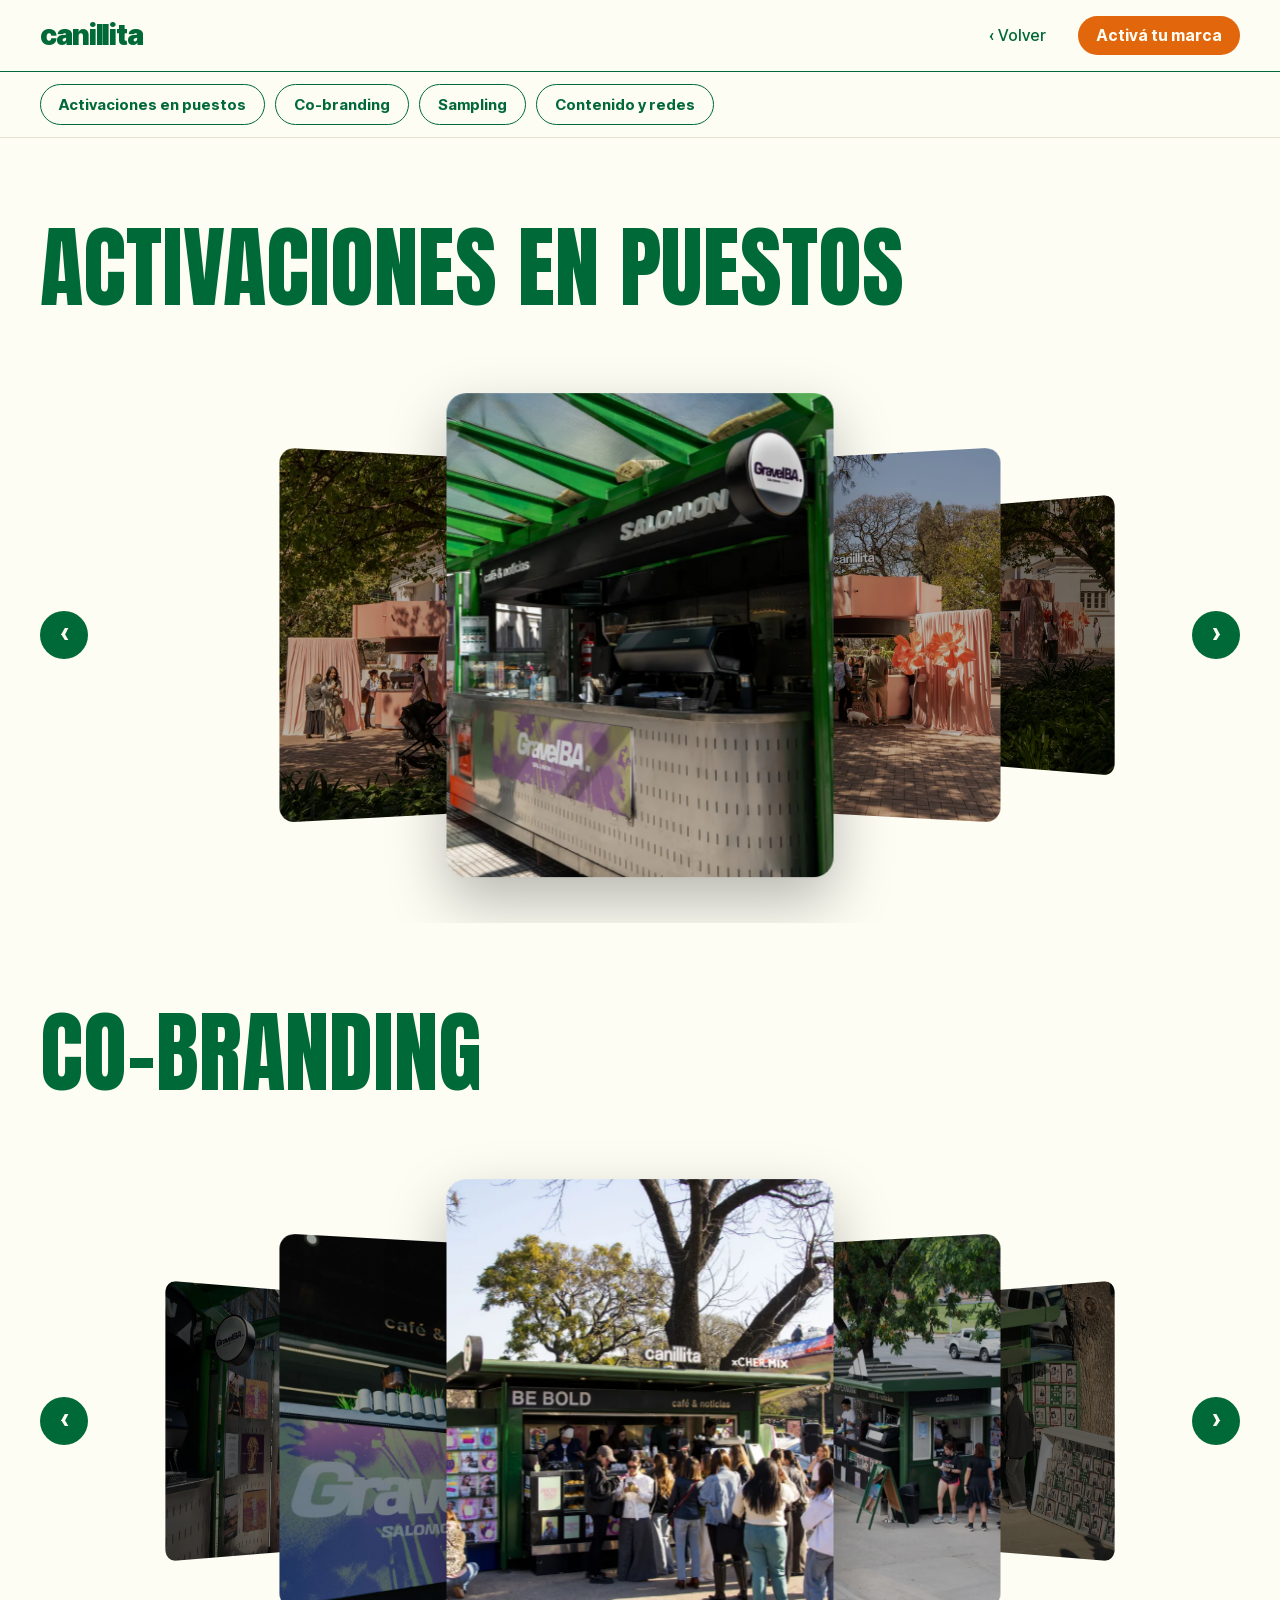
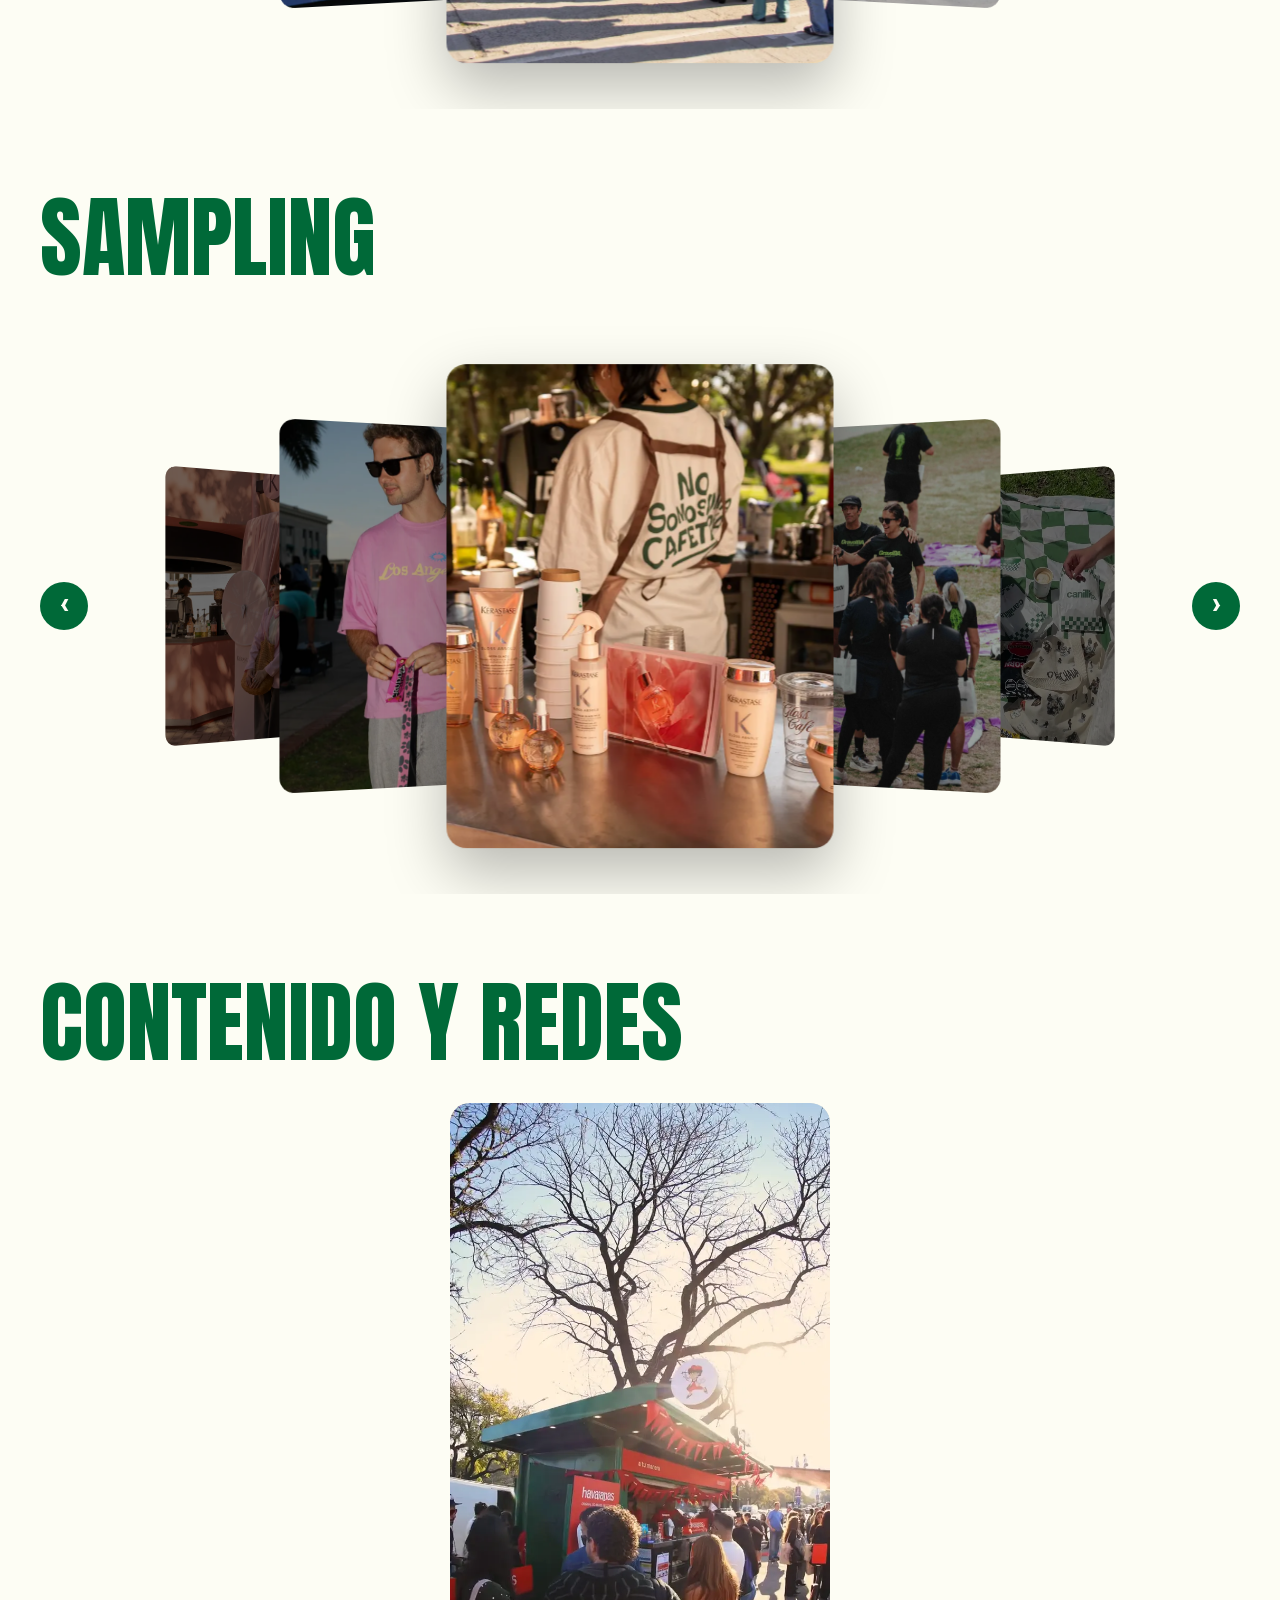
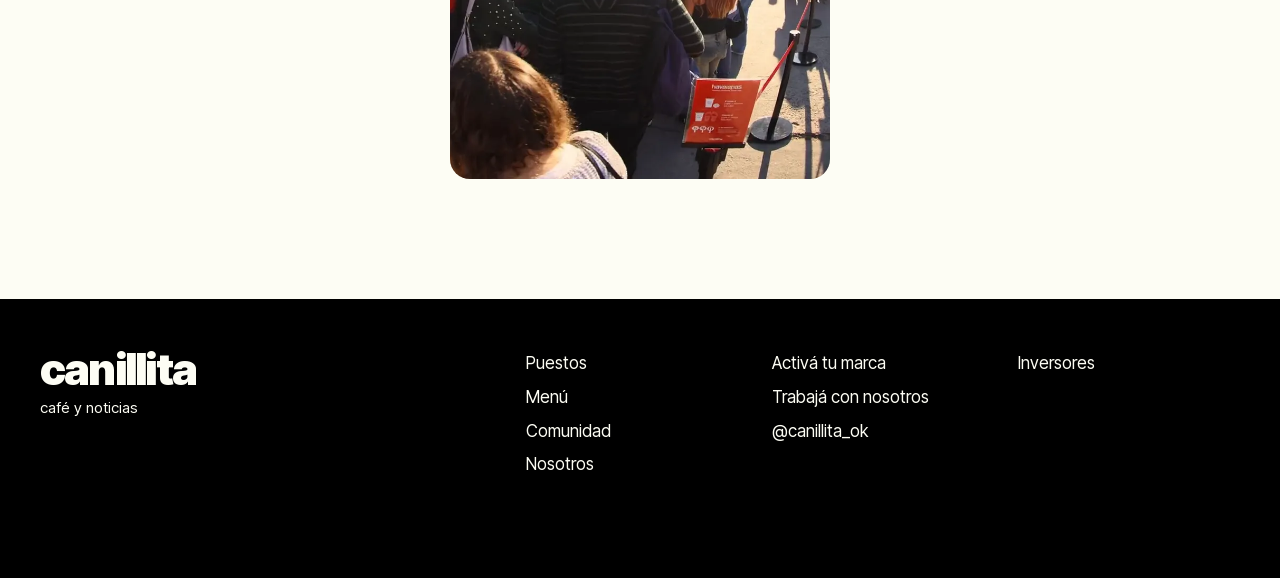
==== commit 2208b73c: "Animaciones con el canillita al scrollear, fotos de puestos y fundadores - El canillita señala los n" ====
--- a/activaciones.html
+++ b/activaciones.html
@@ -8,7 +8,7 @@
   <link rel="preload" as="font" type="font/woff2" href="fonts/anton.woff2" crossorigin>
   <link rel="preload" as="font" type="font/woff2" href="fonts/inter-tight.woff2" crossorigin>
   <script>document.documentElement.classList.add('js')</script>
-  <link rel="stylesheet" href="styles.css?v=6">
+  <link rel="stylesheet" href="styles.css?v=23">
 </head>
 <body>
 
@@ -109,7 +109,7 @@
     </nav>
   </footer>
 
-  <script src="script.js?v=6"></script>
-  <script src="carousel.js?v=6"></script>
+  <script src="script.js?v=23"></script>
+  <script src="carousel.js?v=23"></script>
 </body>
 </html>
--- a/styles.css
+++ b/styles.css
@@ -337,6 +337,34 @@
 }
 .stat span { font-size: 16px; }
 
+/* números que aparecen de a uno a medida que el canillita los señala */
+.stats.is-staged .stat > * { opacity: 0; transform: translateY(16px); transition: opacity .45s ease, transform .45s ease; }
+.stats.is-staged .stat.is-in > * { opacity: 1; transform: none; }
+
+/* el canillita entero, parado en el borde de arriba de Puestos (zona verde), señalando hacia los números */
+.puestos__pointer {
+  position: absolute;
+  top: 6px;
+  left: 0;
+  height: 108px;
+  aspect-ratio: 426 / 700;
+  pointer-events: none;
+  opacity: 0;
+  transform: translate(var(--x, 0px), calc(var(--drop, 0) * var(--drop-dist, 150px)));
+  transition: transform .5s cubic-bezier(.4, 1.3, .5, 1), opacity .25s ease;
+}
+.puestos__pointer.is-in { opacity: calc(1 - var(--drop, 0)); }
+.puestos__pointer img { display: block; width: 100%; height: 100%; }
+
+/* títulos que suben desde abajo (script.js agrega .rise y los envuelve en .rise__inner) */
+.rise { overflow: hidden; padding-top: .06em; }
+.rise__inner {
+  display: block;
+  transform: translateY(115%);
+  transition: transform .8s cubic-bezier(.2, .8, .2, 1);
+}
+.rise.is-in .rise__inner { transform: none; }
+
 /* GRIDS */
 .grid { display: grid; gap: 16px; }
 .grid--2 { grid-template-columns: repeat(auto-fit, minmax(240px, 1fr)); }
@@ -380,10 +408,13 @@
   inset: 0;
   background: linear-gradient(to top, rgba(0, 0, 0, .55), transparent 45%);
 }
-.card--media span { position: relative; z-index: 1; }
+.card--media::after { z-index: 3; }
+.card--media span { position: relative; z-index: 4; }
 .section--green .card.card--media { color: var(--crema); }
 
-/* fotos que se alternan en loop con un fundido (3 fotos, 3 s cada una) */
+/* fotos que se alternan en loop (3 fotos, 3 s cada una).
+   La foto que entra se funde por encima de la que sale, que sigue opaca debajo:
+   así nunca se ve el fondo entre una y otra. */
 .slides img {
   position: absolute;
   inset: 0;
@@ -394,16 +425,37 @@
   opacity: 0;
   animation: slide-fade 9s infinite;
 }
-.slides img:nth-child(2) { animation-delay: 3s; }
-.slides img:nth-child(3) { animation-delay: 6s; }
+.slides img:nth-child(2) { animation-delay: 2s; }
+.slides img:nth-child(3) { animation-delay: 5s; }
+@keyframes slide-fade {
+  0% { opacity: 0; z-index: 2; }
+  8% { opacity: 1; z-index: 2; }
+  33.3% { opacity: 1; z-index: 2; }
+  33.4%, 41.6% { opacity: 1; z-index: 1; }
+  41.7%, 100% { opacity: 0; z-index: 0; }
+}
+/* variante de 2 fotos */
+.slides--2 img { animation-name: slide-fade-2; animation-duration: 7s; }
+.slides--2 img:nth-child(2) { animation-delay: 2.5s; }
+@keyframes slide-fade-2 {
+  0% { opacity: 0; z-index: 2; }
+  10% { opacity: 1; z-index: 2; }
+  50% { opacity: 1; z-index: 2; }
+  50.1%, 60% { opacity: 1; z-index: 1; }
+  60.1%, 100% { opacity: 0; z-index: 0; }
+}
 /* variante de 4 fotos */
 .slides--4 img { animation-name: slide-fade-4; animation-duration: 12s; }
-.slides--4 img:nth-child(4) { animation-delay: 9s; }
+.slides--4 img:nth-child(4) { animation-delay: 8s; }
 @keyframes slide-fade-4 {
-  0%, 100% { opacity: 0; }
-  6%, 25% { opacity: 1; }
-  31% { opacity: 0; }
-}
+  0% { opacity: 0; z-index: 2; }
+  6% { opacity: 1; z-index: 2; }
+  25% { opacity: 1; z-index: 2; }
+  25.1%, 31% { opacity: 1; z-index: 1; }
+  31.1%, 100% { opacity: 0; z-index: 0; }
+}
+/* la primera foto se ve desde el arranque (por eso todos los tiempos van corridos 1 s) */
+.slides img:first-child { animation-delay: -1s; }
 .card small { font-size: 14px; font-weight: 500; margin-left: 8px; white-space: nowrap; }
 a.card--media:hover small { text-decoration: underline; text-underline-offset: 3px; }
 a.card--media:active { opacity: .85; }
@@ -546,11 +598,6 @@
 .subnav ~ .section .headline,
 .gallery-page .section .headline { font-size: clamp(40px, 7vw, 110px); margin-bottom: 28px; }
 
-@keyframes slide-fade {
-  0%, 100% { opacity: 0; }
-  8%, 33% { opacity: 1; }
-  41% { opacity: 0; }
-}
 
 .place {
   padding: 24px;
@@ -558,6 +605,49 @@
   border-radius: 20px;
 }
 .place h3 { font-size: 22px; margin-bottom: 8px; }
+/* el canillita agachándose detrás del estante de la portada (--duck: 0 → 1 con el scroll) */
+.cani image { transform: translateY(calc(var(--duck, 0) * 1150px)); }
+
+/* puestos traídos desde la derecha por el canillita que tira de la soga (--pull: 0 → 1 con el scroll) */
+#puestos { position: relative; overflow: hidden; }
+.place { position: relative; }
+#puestos.is-pulled .place { transform: translateX(calc((1 - var(--pull, 0)) * 105vw)); will-change: transform; }
+.place__runner {
+  position: absolute;
+  right: calc(100% - 2px);        /* la soga termina justo en el borde del primer puesto */
+  top: 48px;
+  height: min(300px, 60%);
+  aspect-ratio: 760 / 681;
+  pointer-events: none;
+  transition: opacity .2s ease;
+}
+.place__runner img { display: block; width: 100%; height: 100%; }
+
+/* Centro de producción y Comunidad: tarjetas traídas desde un costado
+   (--pull: 0 → 1 con el scroll; --dir: -1 desde la izquierda, 1 desde la derecha) */
+.is-pulled-x { overflow: hidden; }
+.is-pulled-x .grid { position: relative; }
+.is-pulled-x .card,
+.grid__runner { transform: translateX(calc((1 - var(--pull, 0)) * 105vw * var(--dir, -1))); will-change: transform; }
+.grid__runner {
+  position: absolute;
+  pointer-events: none;
+  transition: opacity .2s ease;
+}
+.grid__runner.is-flipped img { transform: scaleX(-1); }
+.grid__runner img { display: block; width: 100%; height: 100%; }
+
+.place__media {
+  position: relative;
+  aspect-ratio: 4 / 5;
+  margin-bottom: 20px;
+  overflow: hidden;
+  isolation: isolate;
+  border-radius: 12px;
+  background: var(--verde-oscuro);
+}
+.place__media .slides { position: absolute; inset: 0; }
+.place__media video { position: absolute; inset: 0; width: 100%; height: 100%; object-fit: cover; }
 
 .block + .block { margin-top: 56px; }
 
@@ -615,7 +705,7 @@
 .about .headline { margin-bottom: 24px; }
 .founders {
   position: relative;
-  aspect-ratio: 20 / 7;
+  aspect-ratio: 3 / 2;
   border-radius: 20px;
   overflow: hidden;
   background: var(--crema-oscura);
@@ -625,7 +715,7 @@
   content: "";
   position: absolute;
   inset: 0;
-  background: linear-gradient(to top, rgba(0, 0, 0, .6), transparent 55%);
+  background: linear-gradient(to top, rgba(0, 0, 0, .55), transparent 30%);
 }
 .founders figcaption {
   position: absolute;
@@ -847,11 +937,14 @@
   .award { font-size: 20px; padding: 24px 20px; }
   .lead { margin-top: -8px; }
   .about { grid-template-columns: 1fr; margin-bottom: 40px; }
-  .founders { aspect-ratio: 16 / 9; }
+  .founders { aspect-ratio: 3 / 2; }
   .press-card__art { width: 88px; }
   .btn--lg { display: block; text-align: center; }
   .invest { padding: 40px 0 48px; }
   .invest .btn { width: 100%; text-align: center; }
+  #puestos { padding-top: 104px; }
+  .puestos__pointer { height: 92px; --drop-dist: 28px; }   /* baja poco, para no pisar el título */
+  .place__runner { top: 24px; height: 170px; }
   .footer { grid-template-columns: 1fr; padding-bottom: 56px; }
   .footer__nav { grid-template-columns: 1fr 1fr; }
   .footer__nav a { padding: 11px 0; }
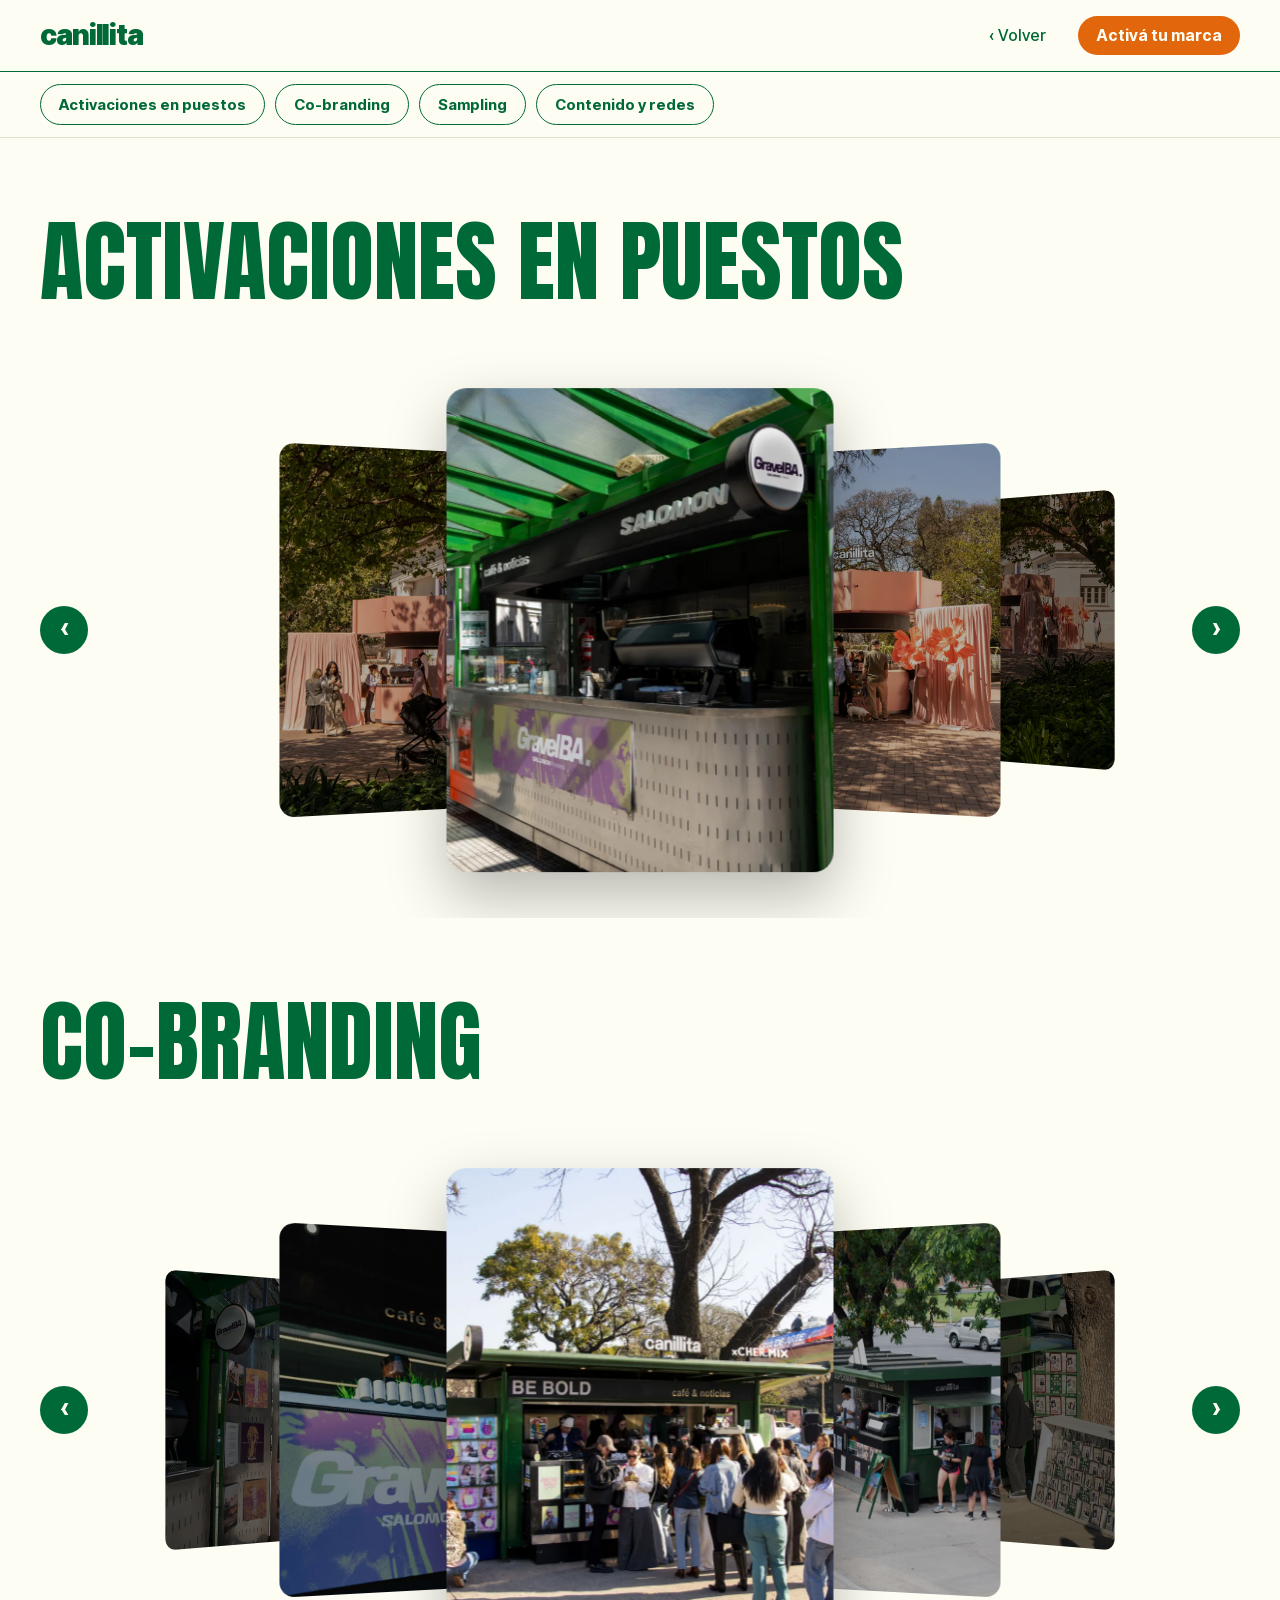
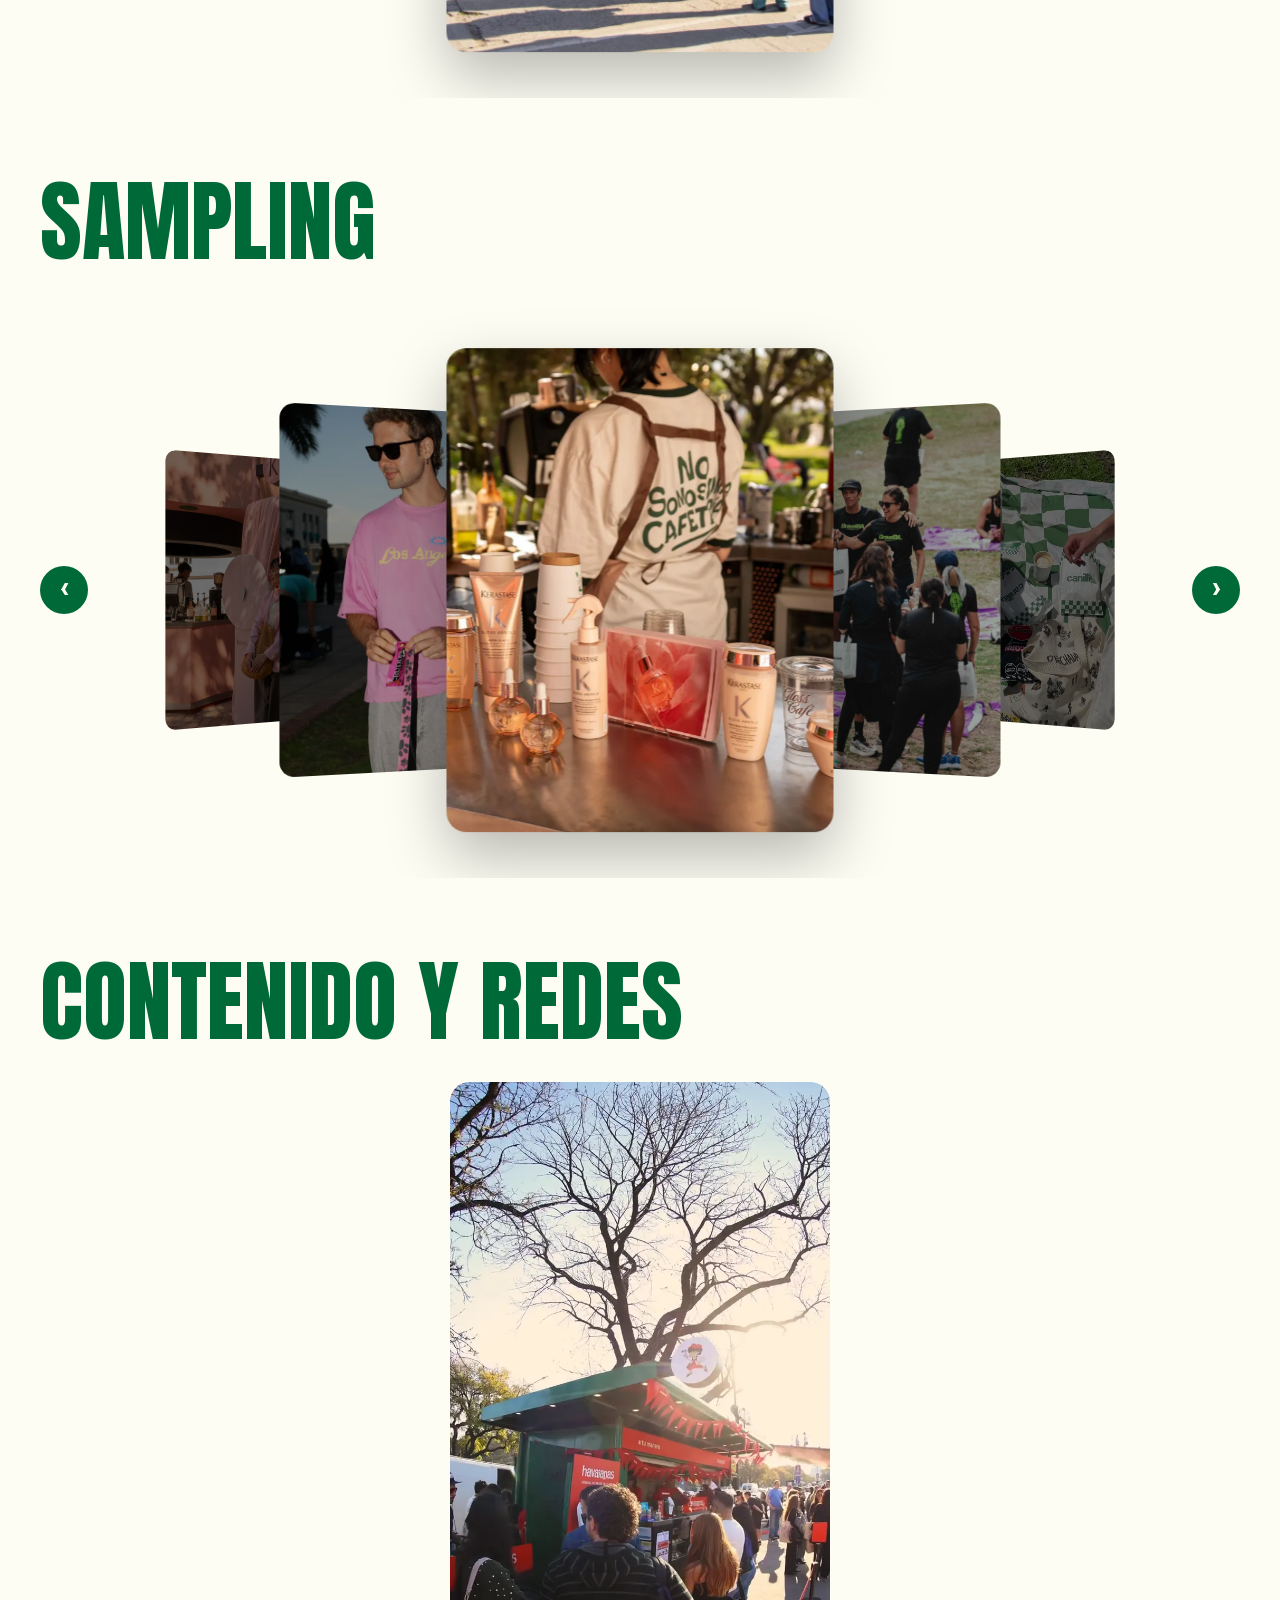
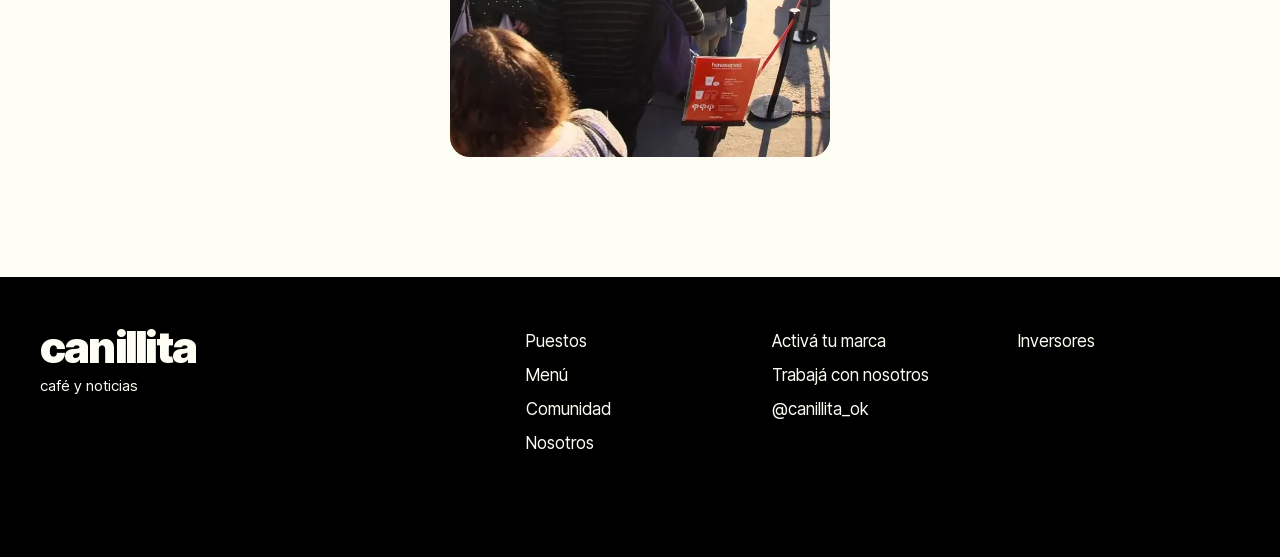
==== commit 8d0317b0: "Escena única del canillita, más secciones animadas y carruseles en celular - Números → Puestos con u" ====
--- a/activaciones.html
+++ b/activaciones.html
@@ -8,7 +8,7 @@
   <link rel="preload" as="font" type="font/woff2" href="fonts/anton.woff2" crossorigin>
   <link rel="preload" as="font" type="font/woff2" href="fonts/inter-tight.woff2" crossorigin>
   <script>document.documentElement.classList.add('js')</script>
-  <link rel="stylesheet" href="styles.css?v=23">
+  <link rel="stylesheet" href="styles.css?v=29">
 </head>
 <body>
 
@@ -109,7 +109,7 @@
     </nav>
   </footer>
 
-  <script src="script.js?v=23"></script>
-  <script src="carousel.js?v=23"></script>
+  <script src="script.js?v=29"></script>
+  <script src="carousel.js?v=29"></script>
 </body>
 </html>
--- a/styles.css
+++ b/styles.css
@@ -338,32 +338,56 @@
 .stat span { font-size: 16px; }
 
 /* números que aparecen de a uno a medida que el canillita los señala */
-.stats.is-staged .stat > * { opacity: 0; transform: translateY(16px); transition: opacity .45s ease, transform .45s ease; }
+.stats.is-staged .stat > * {
+  opacity: 0;
+  transform: translateY(36px) scale(.92);
+  transform-origin: left bottom;
+  transition: opacity .4s ease, transform .55s cubic-bezier(.3, 1.5, .5, 1);
+}
 .stats.is-staged .stat.is-in > * { opacity: 1; transform: none; }
 
-/* el canillita entero, parado en el borde de arriba de Puestos (zona verde), señalando hacia los números */
-.puestos__pointer {
-  position: absolute;
-  top: 6px;
+/* el canillita de la escena Números → Puestos: un solo elemento con dos poses que se funden.
+   script.js lo mueve (transform) y le cambia el alto (--h); el punto de anclaje es su centro. */
+.puestos__cani {
+  position: absolute;
   left: 0;
-  height: 108px;
-  aspect-ratio: 426 / 700;
+  top: 0;
+  z-index: 2;
+  width: 0;
+  height: 0;
   pointer-events: none;
   opacity: 0;
-  transform: translate(var(--x, 0px), calc(var(--drop, 0) * var(--drop-dist, 150px)));
-  transition: transform .5s cubic-bezier(.4, 1.3, .5, 1), opacity .25s ease;
-}
-.puestos__pointer.is-in { opacity: calc(1 - var(--drop, 0)); }
-.puestos__pointer img { display: block; width: 100%; height: 100%; }
-
-/* títulos que suben desde abajo (script.js agrega .rise y los envuelve en .rise__inner) */
-.rise { overflow: hidden; padding-top: .06em; }
+  transition: opacity .25s ease;
+  will-change: transform;
+}
+.puestos__cani.is-in { opacity: 1; }
+.puestos__cani img {
+  position: absolute;
+  left: 0;
+  top: 0;
+  height: var(--h, 150px);
+  width: auto;
+  max-width: none;
+  transform: translate(-50%, -50%);
+}
+.puestos__cani-run { opacity: 0; }
+@media (min-width: 761px) { #puestos { padding-top: 190px; } }   /* lugar en el verde para el canillita */
+
+/* títulos que suben desde abajo, palabra por palabra (script.js arma .rise__word > .rise__inner) */
+.rise__word {
+  display: inline-block;
+  overflow: hidden;
+  vertical-align: top;
+  padding-top: .12em;              /* lugar para las tildes de las mayúsculas */
+  margin-top: -.12em;
+}
 .rise__inner {
-  display: block;
-  transform: translateY(115%);
-  transition: transform .8s cubic-bezier(.2, .8, .2, 1);
+  display: inline-block;
+  transform: translateY(110%);
+  transition: transform .9s cubic-bezier(.2, .8, .2, 1);
 }
 .rise.is-in .rise__inner { transform: none; }
+.rise:not(.is-in) .rise__inner { transition-duration: 0s; transition-delay: 0s !important; }
 
 /* GRIDS */
 .grid { display: grid; gap: 16px; }
@@ -608,29 +632,21 @@
 /* el canillita agachándose detrás del estante de la portada (--duck: 0 → 1 con el scroll) */
 .cani image { transform: translateY(calc(var(--duck, 0) * 1150px)); }
 
-/* puestos traídos desde la derecha por el canillita que tira de la soga (--pull: 0 → 1 con el scroll) */
+/* puestos traídos desde la derecha (--tx lo calcula script.js) */
 #puestos { position: relative; overflow: hidden; }
 .place { position: relative; }
-#puestos.is-pulled .place { transform: translateX(calc((1 - var(--pull, 0)) * 105vw)); will-change: transform; }
-.place__runner {
-  position: absolute;
-  right: calc(100% - 2px);        /* la soga termina justo en el borde del primer puesto */
-  top: 48px;
-  height: min(300px, 60%);
-  aspect-ratio: 760 / 681;
-  pointer-events: none;
-  transition: opacity .2s ease;
-}
-.place__runner img { display: block; width: 100%; height: 100%; }
+#puestos.is-pulled [data-tx] { transform: translateX(var(--tx, 0px)); will-change: transform; }
 
 /* Centro de producción y Comunidad: tarjetas traídas desde un costado
    (--pull: 0 → 1 con el scroll; --dir: -1 desde la izquierda, 1 desde la derecha) */
 .is-pulled-x { overflow: hidden; }
-.is-pulled-x .grid { position: relative; }
-.is-pulled-x .card,
+.is-pulled-x[data-pull-box],
+.is-pulled-x [data-pull-box] { position: relative; }
+.is-pulled-x [data-pull],
 .grid__runner { transform: translateX(calc((1 - var(--pull, 0)) * 105vw * var(--dir, -1))); will-change: transform; }
 .grid__runner {
   position: absolute;
+  z-index: 2;
   pointer-events: none;
   transition: opacity .2s ease;
 }
@@ -943,15 +959,60 @@
   .invest { padding: 40px 0 48px; }
   .invest .btn { width: 100%; text-align: center; }
   #puestos { padding-top: 104px; }
-  .puestos__pointer { height: 92px; --drop-dist: 28px; }   /* baja poco, para no pisar el título */
-  .place__runner { top: 24px; height: 170px; }
+  /* números: una sola barra que va rotando los tres datos */
+  .stats { display: block; position: relative; height: 112px; overflow: hidden; }
+  .stat {
+    position: absolute;
+    inset: 0;
+    justify-content: center;
+    padding: 0 var(--gutter);
+    opacity: 0;
+    animation: stat-cycle 9s infinite;
+  }
+  .stat + .stat { border-top: 0; }
+  .stat:nth-child(2) { animation-delay: 3s; }
+  .stat:nth-child(3) { animation-delay: 6s; }
+  .stat strong { font-size: 52px; }
+
+  /* tarjetas en una sola fila, tipo carrusel: se deslizan con el dedo y la siguiente asoma */
+  #puestos .grid,
+  #productos .grid,
+  #comunidad .grid,
+  #activa .grid {
+    display: flex;
+    gap: 12px;
+    margin: 0 calc(var(--gutter) * -1);
+    padding: 0 var(--gutter);
+    overflow-x: auto;
+    scroll-snap-type: x mandatory;
+    scroll-padding-left: var(--gutter);
+    scrollbar-width: none;
+    -webkit-overflow-scrolling: touch;
+  }
+  #puestos .grid::-webkit-scrollbar,
+  #productos .grid::-webkit-scrollbar,
+  #comunidad .grid::-webkit-scrollbar,
+  #activa .grid::-webkit-scrollbar { display: none; }
+  #puestos .grid > *,
+  #productos .grid > *,
+  #comunidad .grid > *,
+  #activa .grid > * { flex: 0 0 78%; scroll-snap-align: start; }
+  #comunidad .grid .card { aspect-ratio: 4 / 5; }
   .footer { grid-template-columns: 1fr; padding-bottom: 56px; }
   .footer__nav { grid-template-columns: 1fr 1fr; }
   .footer__nav a { padding: 11px 0; }
 }
 
+@keyframes stat-cycle {
+  0% { opacity: 0; transform: translateY(18px); }
+  5%, 30% { opacity: 1; transform: none; }
+  35%, 100% { opacity: 0; transform: translateY(-18px); }
+}
+
 @media (prefers-reduced-motion: reduce) {
   .intro { display: none; }
+  .stat { animation: none; }
+  .stat:first-child { opacity: 1; }
   .slides img { animation: none; }
   .slides img:first-child { opacity: 1; }
 }
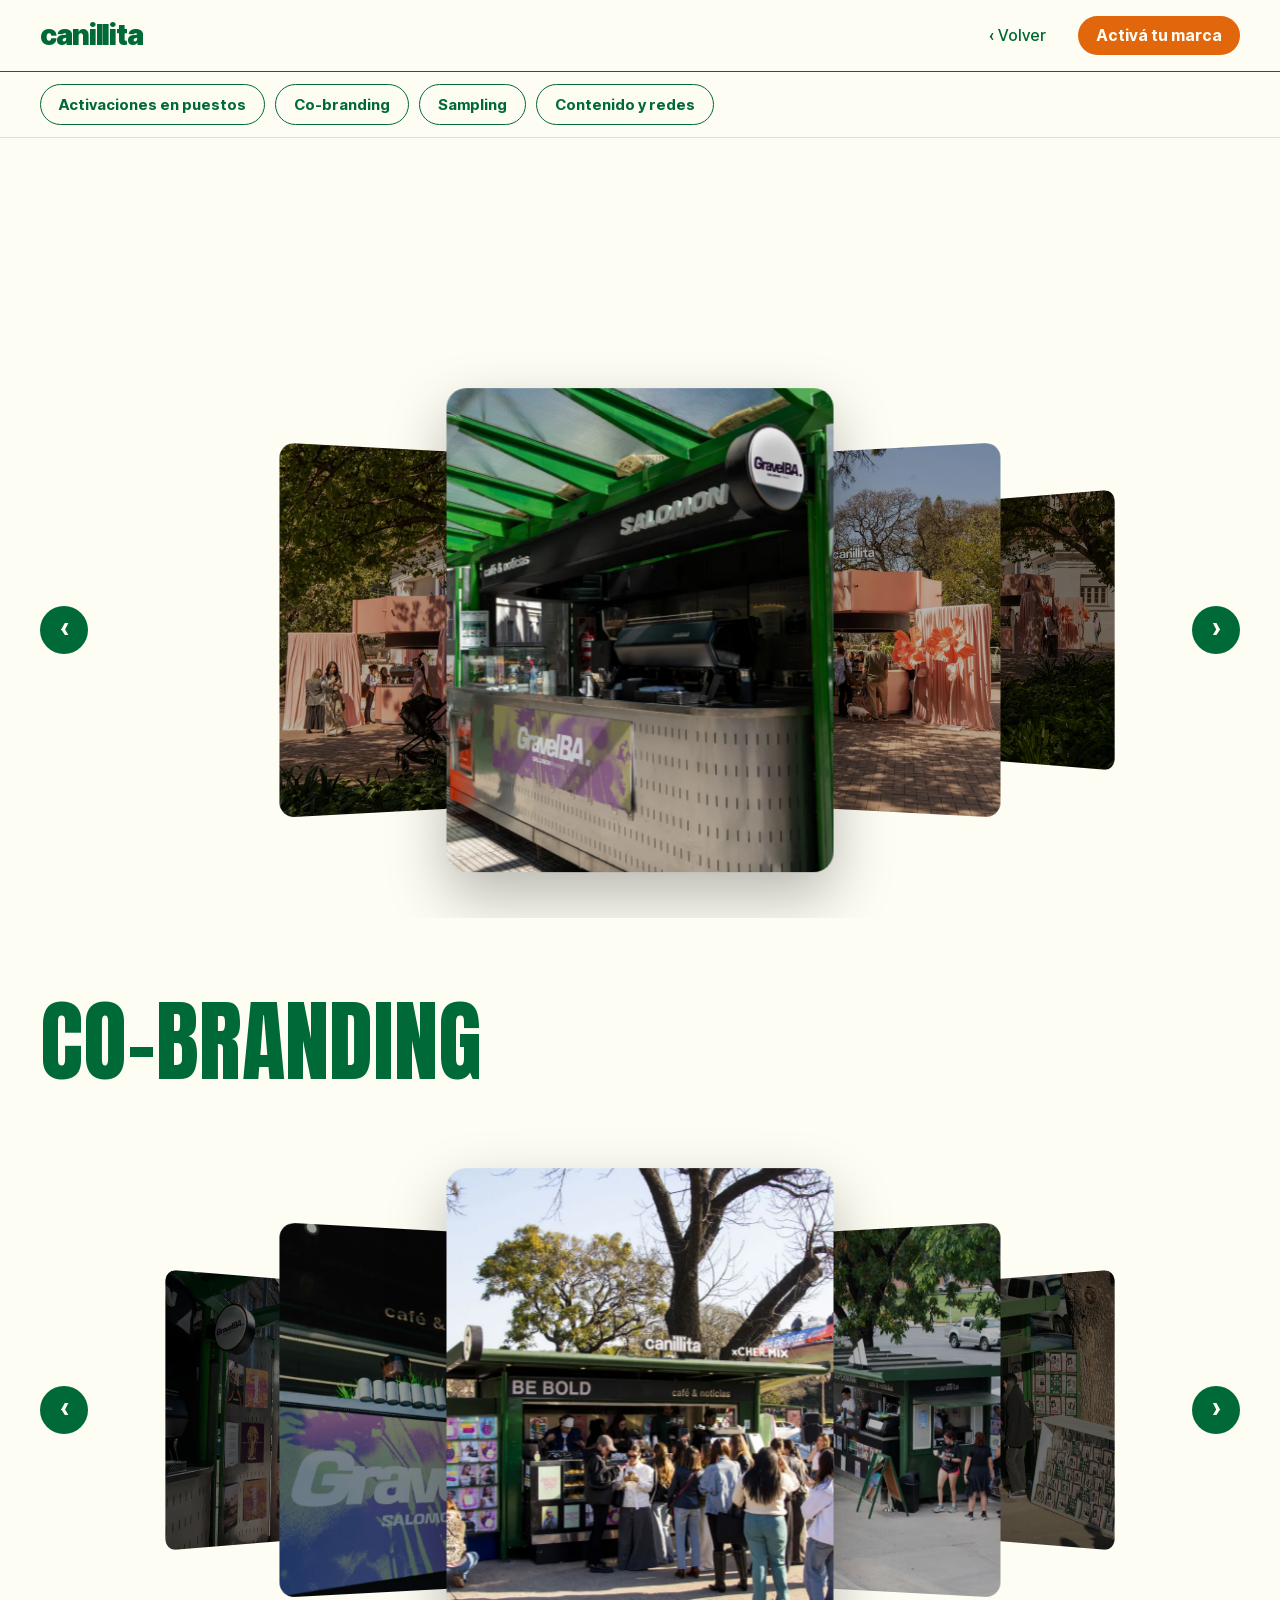
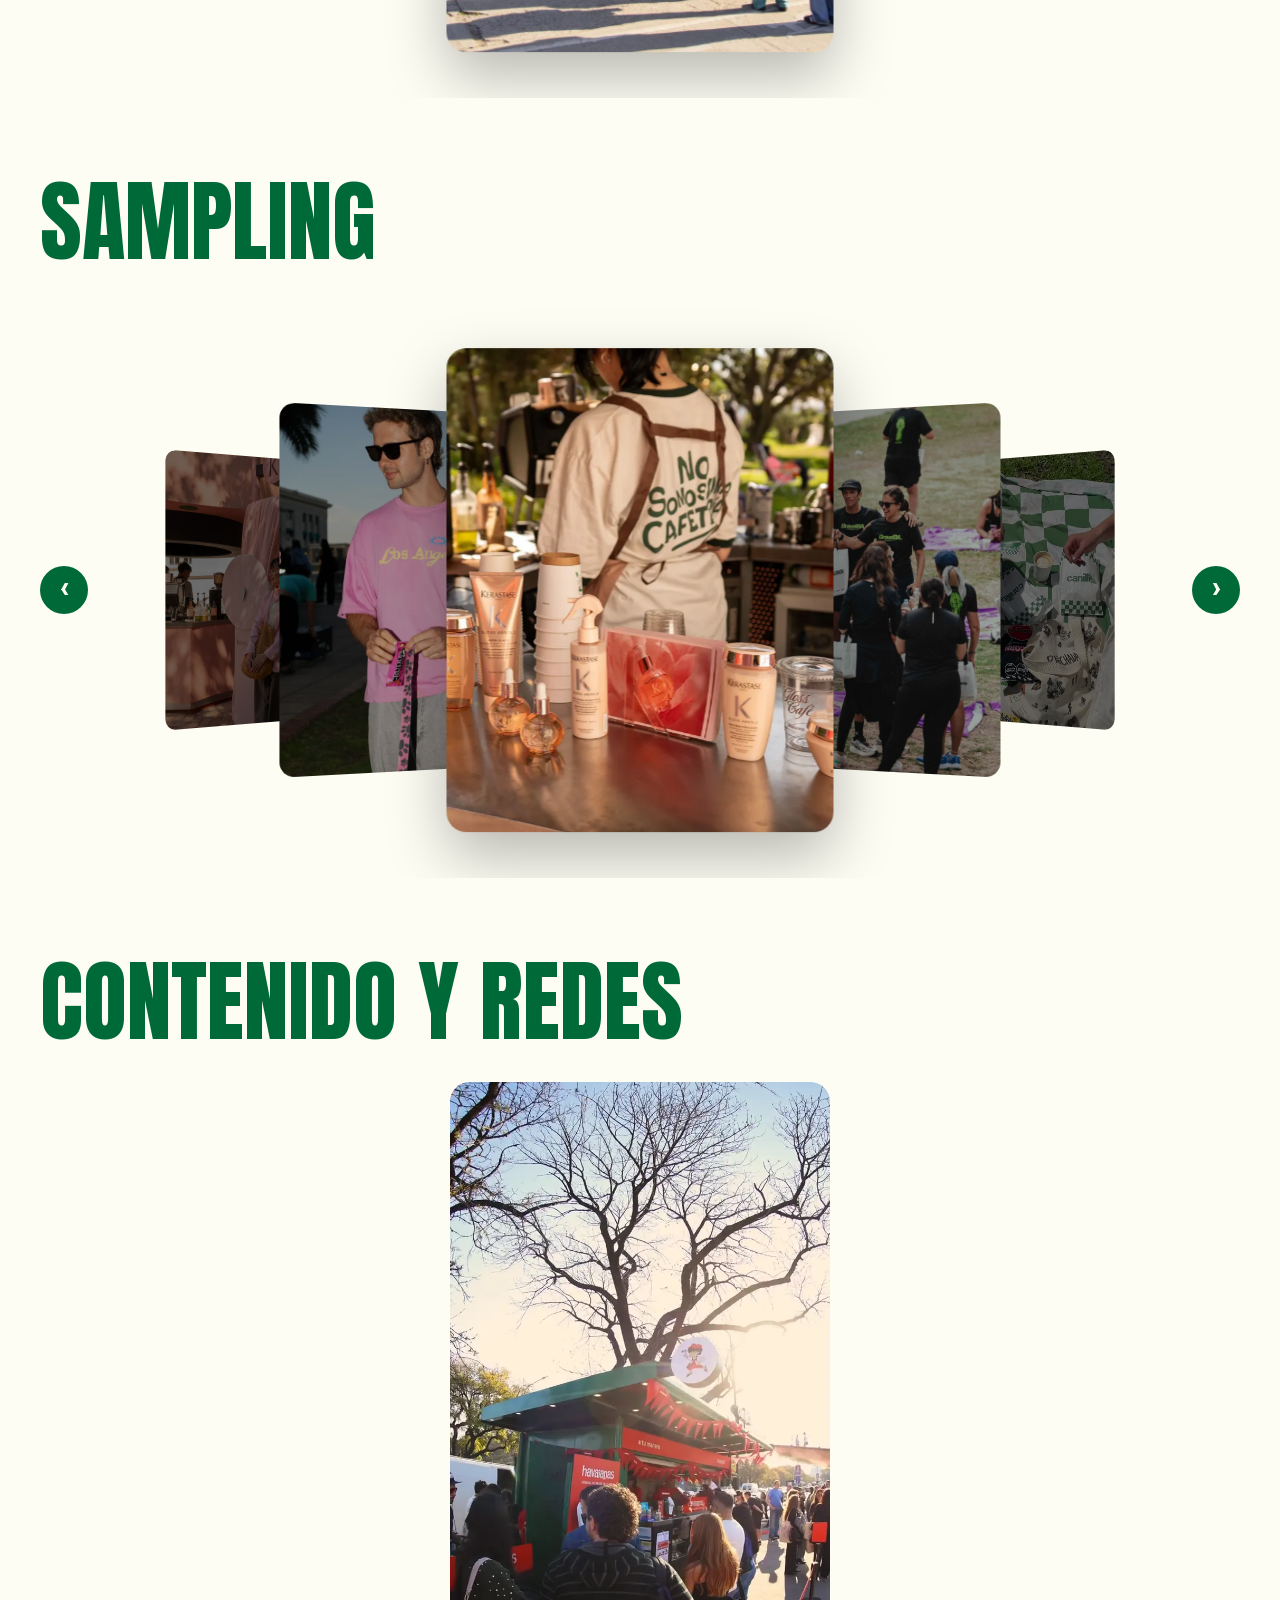
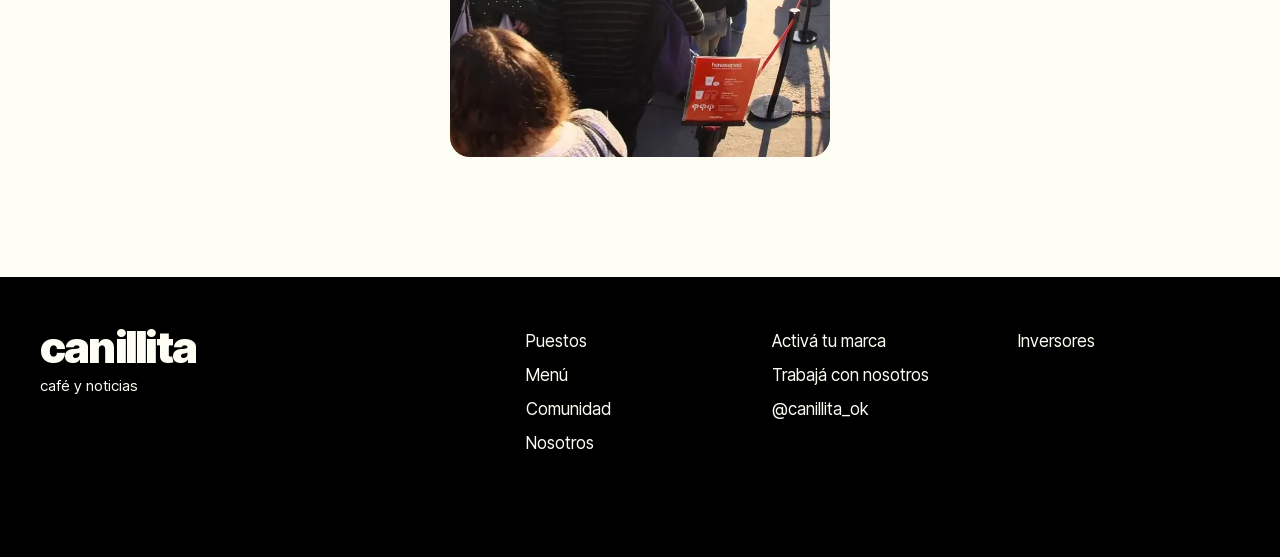
==== commit 3506bc81: "Celular: números en marquesina y carruseles que se traen una sola vez - La barra de números pasa en " ====
--- a/activaciones.html
+++ b/activaciones.html
@@ -8,7 +8,7 @@
   <link rel="preload" as="font" type="font/woff2" href="fonts/anton.woff2" crossorigin>
   <link rel="preload" as="font" type="font/woff2" href="fonts/inter-tight.woff2" crossorigin>
   <script>document.documentElement.classList.add('js')</script>
-  <link rel="stylesheet" href="styles.css?v=29">
+  <link rel="stylesheet" href="styles.css?v=31">
 </head>
 <body>
 
@@ -109,7 +109,7 @@
     </nav>
   </footer>
 
-  <script src="script.js?v=29"></script>
-  <script src="carousel.js?v=29"></script>
+  <script src="script.js?v=31"></script>
+  <script src="carousel.js?v=31"></script>
 </body>
 </html>
--- a/styles.css
+++ b/styles.css
@@ -959,20 +959,23 @@
   .invest { padding: 40px 0 48px; }
   .invest .btn { width: 100%; text-align: center; }
   #puestos { padding-top: 104px; }
-  /* números: una sola barra que va rotando los tres datos */
-  .stats { display: block; position: relative; height: 112px; overflow: hidden; }
+  /* números: una sola barra donde los datos pasan en fila, en loop (script.js arma .stats__track) */
+  .stats { display: flex; overflow-x: auto; scrollbar-width: none; }
+  .stats::-webkit-scrollbar { display: none; }
+  .stats.is-marquee { display: block; overflow: hidden; }
+  .stats__track { display: flex; width: max-content; animation: stats-marquee 24s linear infinite; }
   .stat {
-    position: absolute;
-    inset: 0;
-    justify-content: center;
-    padding: 0 var(--gutter);
-    opacity: 0;
-    animation: stat-cycle 9s infinite;
+    flex: none;
+    flex-direction: row;
+    align-items: baseline;
+    gap: 10px;
+    padding: 18px 26px;
+    white-space: nowrap;
   }
-  .stat + .stat { border-top: 0; }
-  .stat:nth-child(2) { animation-delay: 3s; }
-  .stat:nth-child(3) { animation-delay: 6s; }
-  .stat strong { font-size: 52px; }
+  .stat + .stat { border-top: 0; border-left: 0; }
+  .stat { border-right: 1px solid var(--verde-cani); }
+  .stat strong { font-size: 40px; }
+  .stat span { font-size: 15px; }
 
   /* tarjetas en una sola fila, tipo carrusel: se deslizan con el dedo y la siguiente asoma */
   #puestos .grid,
@@ -1003,16 +1006,14 @@
   .footer__nav a { padding: 11px 0; }
 }
 
-@keyframes stat-cycle {
-  0% { opacity: 0; transform: translateY(18px); }
-  5%, 30% { opacity: 1; transform: none; }
-  35%, 100% { opacity: 0; transform: translateY(-18px); }
+@keyframes stats-marquee {
+  to { transform: translateX(-50%); }
 }
 
 @media (prefers-reduced-motion: reduce) {
   .intro { display: none; }
-  .stat { animation: none; }
-  .stat:first-child { opacity: 1; }
+  .stats__track { animation: none; }
+  .stats.is-marquee { overflow-x: auto; }
   .slides img { animation: none; }
   .slides img:first-child { opacity: 1; }
 }
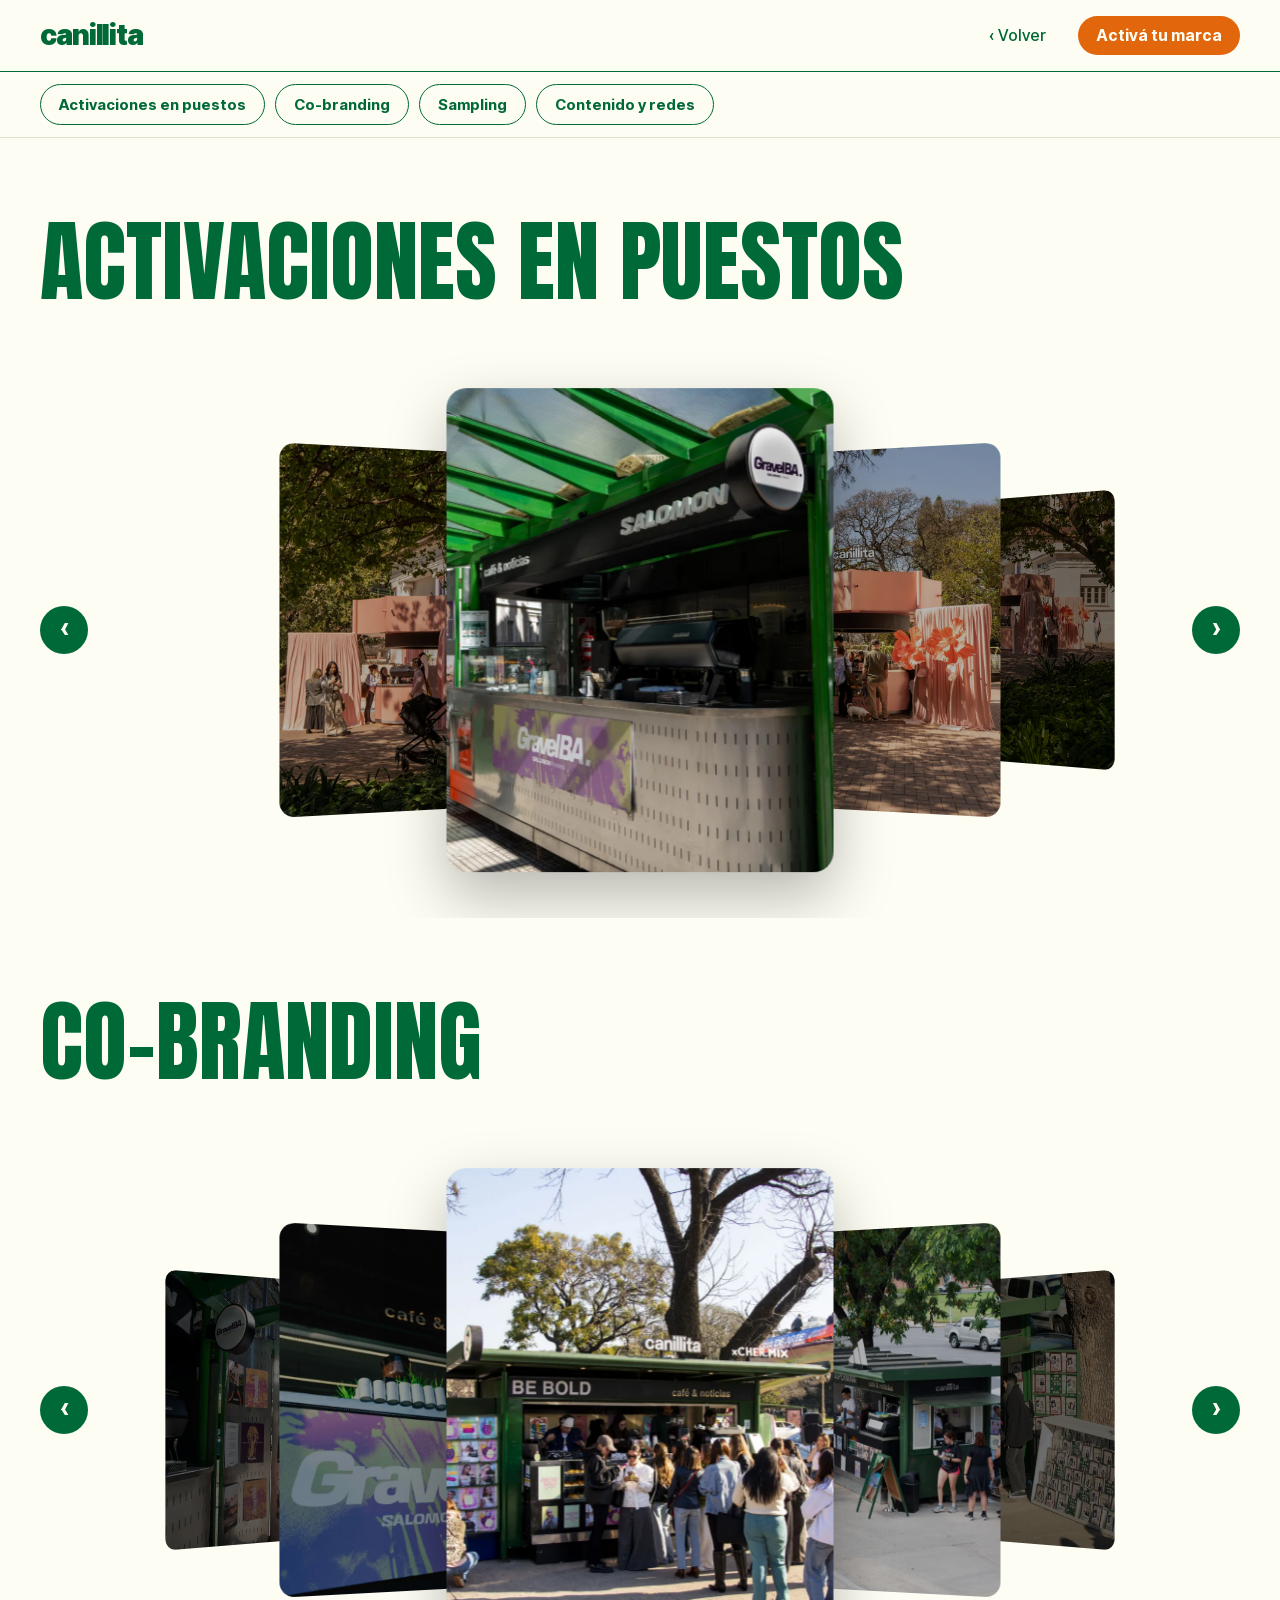
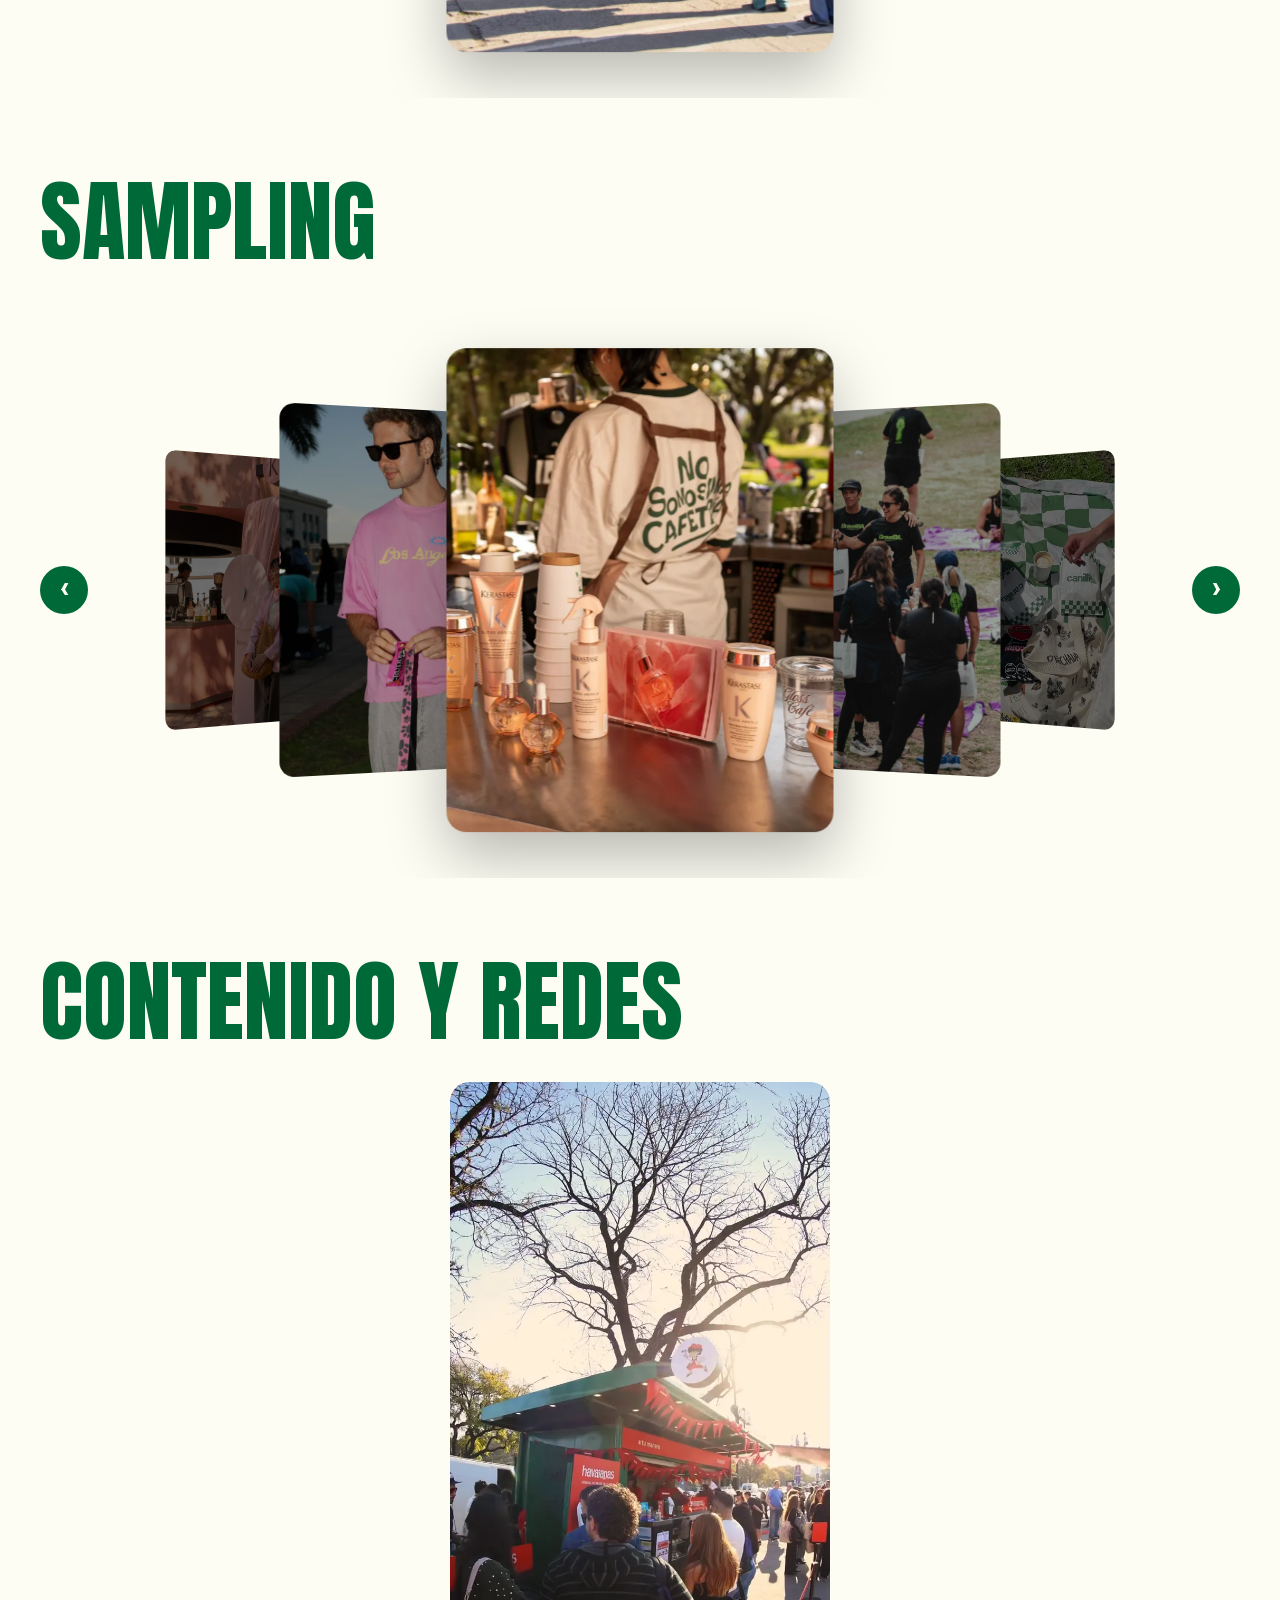
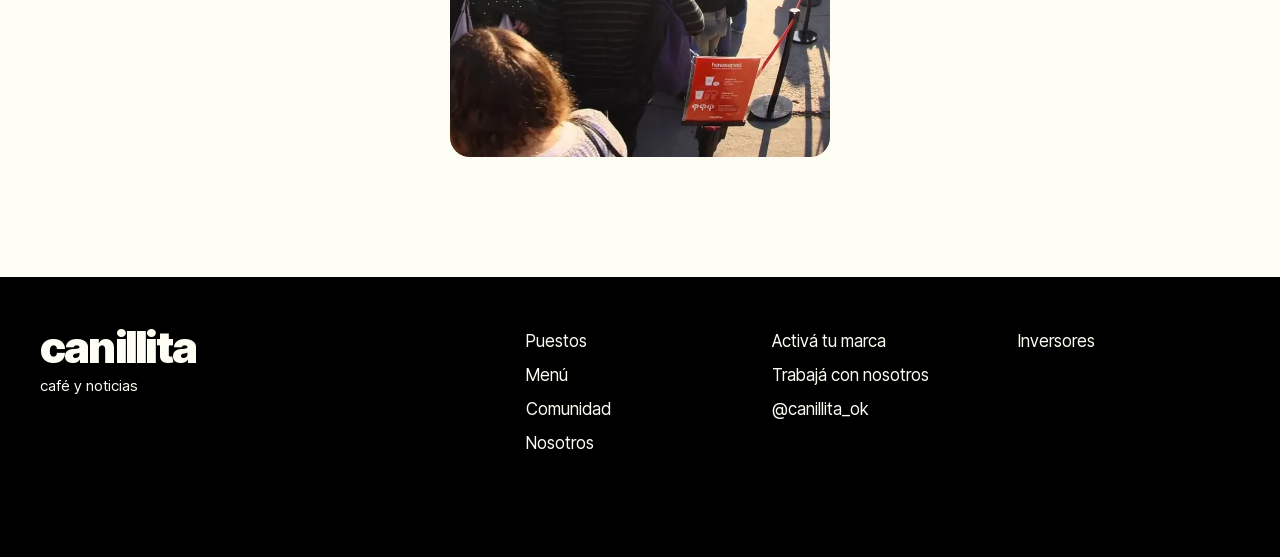
==== commit 2a214ecc: "Arrastre del canillita más visible y números que quedan fijos - El canillita cruza a ritmo parejo, m" ====
--- a/activaciones.html
+++ b/activaciones.html
@@ -8,7 +8,7 @@
   <link rel="preload" as="font" type="font/woff2" href="fonts/anton.woff2" crossorigin>
   <link rel="preload" as="font" type="font/woff2" href="fonts/inter-tight.woff2" crossorigin>
   <script>document.documentElement.classList.add('js')</script>
-  <link rel="stylesheet" href="styles.css?v=31">
+  <link rel="stylesheet" href="styles.css?v=33">
 </head>
 <body>
 
@@ -109,7 +109,7 @@
     </nav>
   </footer>
 
-  <script src="script.js?v=31"></script>
-  <script src="carousel.js?v=31"></script>
+  <script src="script.js?v=33"></script>
+  <script src="carousel.js?v=33"></script>
 </body>
 </html>
--- a/styles.css
+++ b/styles.css
@@ -651,6 +651,14 @@
   transition: opacity .2s ease;
 }
 .grid__runner.is-flipped img { transform: scaleX(-1); }
+
+/* el canillita va dando saltitos mientras corre (translate/rotate sueltos: no pisan el transform) */
+.grid__runner img,
+.puestos__cani.is-running .puestos__cani-run { animation: runner-bob .32s ease-in-out infinite alternate; }
+@keyframes runner-bob {
+  from { translate: 0 6px; rotate: 3deg; }
+  to { translate: 0 -10px; rotate: -4deg; }
+}
 .grid__runner img { display: block; width: 100%; height: 100%; }
 
 .place__media {
@@ -1012,6 +1020,7 @@
 
 @media (prefers-reduced-motion: reduce) {
   .intro { display: none; }
+  .grid__runner img, .puestos__cani-run { animation: none !important; }
   .stats__track { animation: none; }
   .stats.is-marquee { overflow-x: auto; }
   .slides img { animation: none; }
